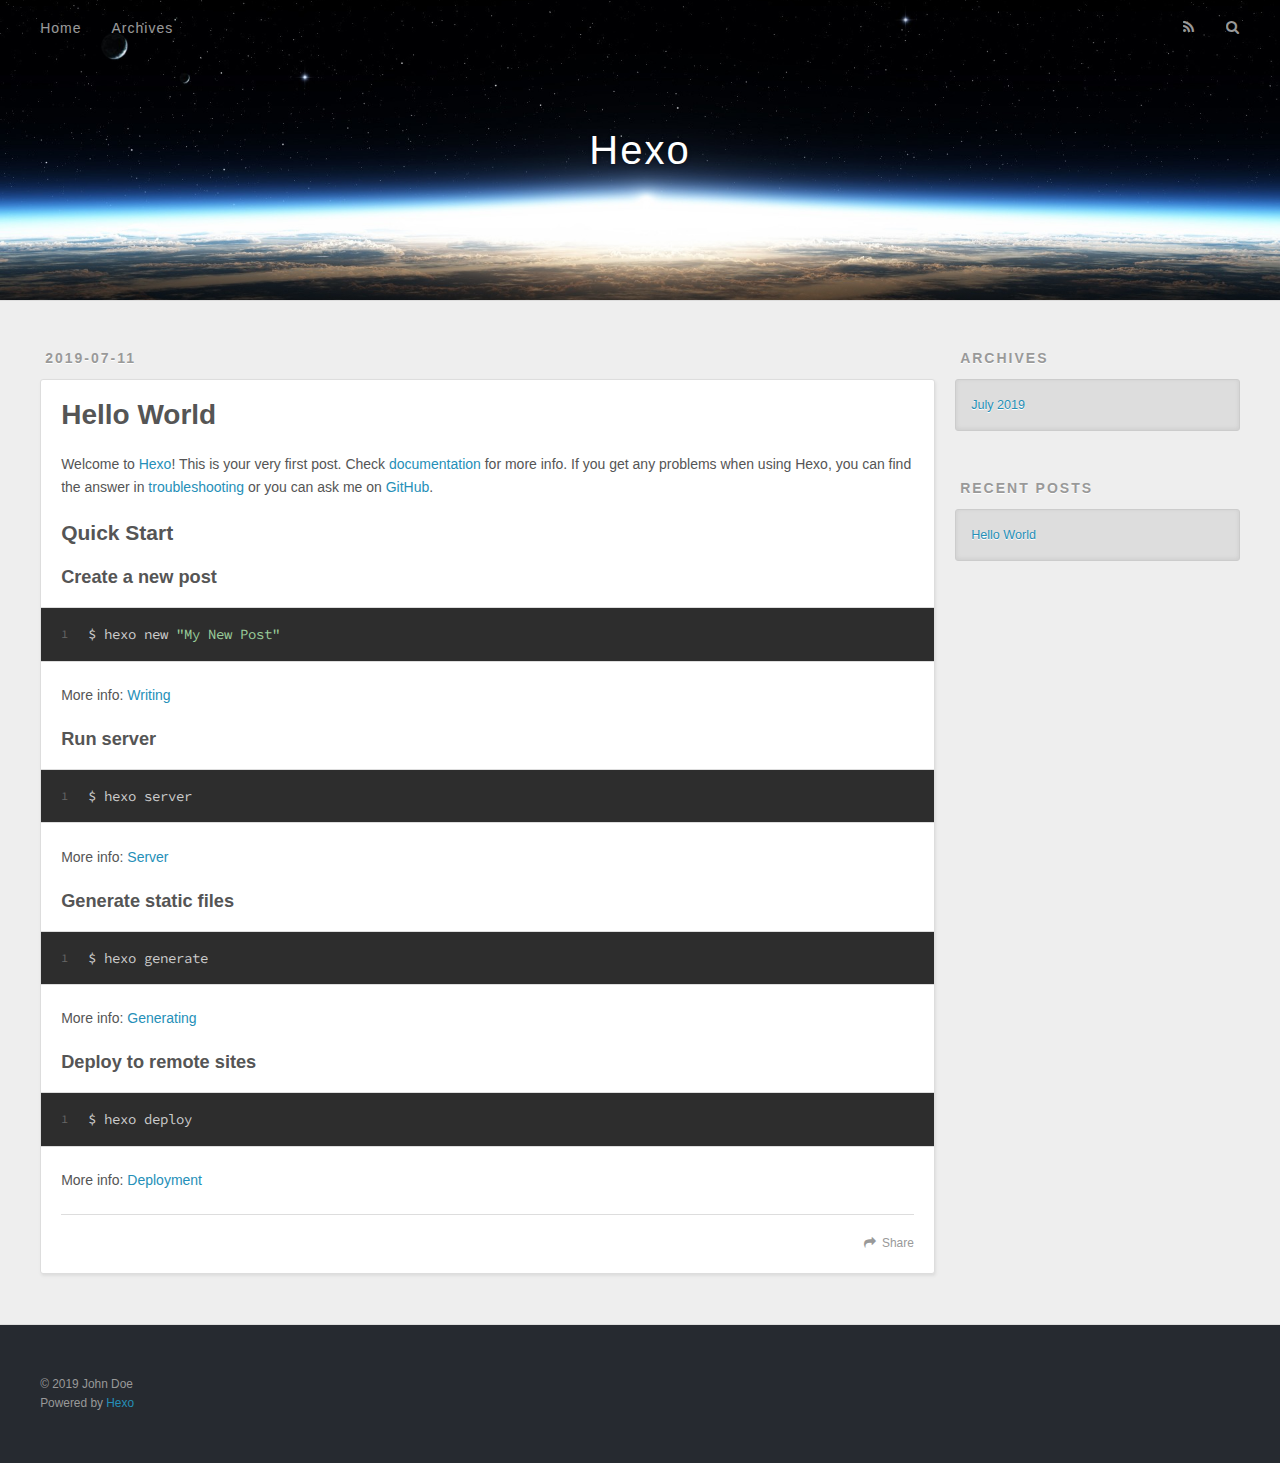
==== index.html @ c5268d08 "Site updated: 2019-07-11 21:38:23" ====
<!DOCTYPE html>
<html>
<head><meta name="generator" content="Hexo 3.9.0">
  <meta charset="utf-8">
  

  
  <title>Hexo</title>
  <meta name="viewport" content="width=device-width, initial-scale=1, maximum-scale=1">
  <meta property="og:type" content="website">
<meta property="og:title" content="Hexo">
<meta property="og:url" content="http://yoursite.com/index.html">
<meta property="og:site_name" content="Hexo">
<meta property="og:locale" content="default">
<meta name="twitter:card" content="summary">
<meta name="twitter:title" content="Hexo">
  
    <link rel="alternate" href="/atom.xml" title="Hexo" type="application/atom+xml">
  
  
    <link rel="icon" href="/favicon.png">
  
  
    <link href="//fonts.googleapis.com/css?family=Source+Code+Pro" rel="stylesheet" type="text/css">
  
  <link rel="stylesheet" href="/css/style.css">
</head>
</html>
<body>
  <div id="container">
    <div id="wrap">
      <header id="header">
  <div id="banner"></div>
  <div id="header-outer" class="outer">
    <div id="header-title" class="inner">
      <h1 id="logo-wrap">
        <a href="/" id="logo">Hexo</a>
      </h1>
      
    </div>
    <div id="header-inner" class="inner">
      <nav id="main-nav">
        <a id="main-nav-toggle" class="nav-icon"></a>
        
          <a class="main-nav-link" href="/">Home</a>
        
          <a class="main-nav-link" href="/archives">Archives</a>
        
      </nav>
      <nav id="sub-nav">
        
          <a id="nav-rss-link" class="nav-icon" href="/atom.xml" title="RSS Feed"></a>
        
        <a id="nav-search-btn" class="nav-icon" title="Search"></a>
      </nav>
      <div id="search-form-wrap">
        <form action="//google.com/search" method="get" accept-charset="UTF-8" class="search-form"><input type="search" name="q" class="search-form-input" placeholder="Search"><button type="submit" class="search-form-submit">&#xF002;</button><input type="hidden" name="sitesearch" value="http://yoursite.com"></form>
      </div>
    </div>
  </div>
</header>
      <div class="outer">
        <section id="main">
  
    <article id="post-hello-world" class="article article-type-post" itemscope itemprop="blogPost">
  <div class="article-meta">
    <a href="/2019/07/11/hello-world/" class="article-date">
  <time datetime="2019-07-11T13:10:59.110Z" itemprop="datePublished">2019-07-11</time>
</a>
    
  </div>
  <div class="article-inner">
    
    
      <header class="article-header">
        
  
    <h1 itemprop="name">
      <a class="article-title" href="/2019/07/11/hello-world/">Hello World</a>
    </h1>
  

      </header>
    
    <div class="article-entry" itemprop="articleBody">
      
        <p>Welcome to <a href="https://hexo.io/" target="_blank" rel="noopener">Hexo</a>! This is your very first post. Check <a href="https://hexo.io/docs/" target="_blank" rel="noopener">documentation</a> for more info. If you get any problems when using Hexo, you can find the answer in <a href="https://hexo.io/docs/troubleshooting.html" target="_blank" rel="noopener">troubleshooting</a> or you can ask me on <a href="https://github.com/hexojs/hexo/issues" target="_blank" rel="noopener">GitHub</a>.</p>
<h2 id="Quick-Start"><a href="#Quick-Start" class="headerlink" title="Quick Start"></a>Quick Start</h2><h3 id="Create-a-new-post"><a href="#Create-a-new-post" class="headerlink" title="Create a new post"></a>Create a new post</h3><figure class="highlight bash"><table><tr><td class="gutter"><pre><span class="line">1</span><br></pre></td><td class="code"><pre><span class="line">$ hexo new <span class="string">"My New Post"</span></span><br></pre></td></tr></table></figure>

<p>More info: <a href="https://hexo.io/docs/writing.html" target="_blank" rel="noopener">Writing</a></p>
<h3 id="Run-server"><a href="#Run-server" class="headerlink" title="Run server"></a>Run server</h3><figure class="highlight bash"><table><tr><td class="gutter"><pre><span class="line">1</span><br></pre></td><td class="code"><pre><span class="line">$ hexo server</span><br></pre></td></tr></table></figure>

<p>More info: <a href="https://hexo.io/docs/server.html" target="_blank" rel="noopener">Server</a></p>
<h3 id="Generate-static-files"><a href="#Generate-static-files" class="headerlink" title="Generate static files"></a>Generate static files</h3><figure class="highlight bash"><table><tr><td class="gutter"><pre><span class="line">1</span><br></pre></td><td class="code"><pre><span class="line">$ hexo generate</span><br></pre></td></tr></table></figure>

<p>More info: <a href="https://hexo.io/docs/generating.html" target="_blank" rel="noopener">Generating</a></p>
<h3 id="Deploy-to-remote-sites"><a href="#Deploy-to-remote-sites" class="headerlink" title="Deploy to remote sites"></a>Deploy to remote sites</h3><figure class="highlight bash"><table><tr><td class="gutter"><pre><span class="line">1</span><br></pre></td><td class="code"><pre><span class="line">$ hexo deploy</span><br></pre></td></tr></table></figure>

<p>More info: <a href="https://hexo.io/docs/deployment.html" target="_blank" rel="noopener">Deployment</a></p>

      
    </div>
    <footer class="article-footer">
      <a data-url="http://yoursite.com/2019/07/11/hello-world/" data-id="cjxyp38780000p8ajr93n5dq1" class="article-share-link">Share</a>
      
      
    </footer>
  </div>
  
</article>


  


</section>
        
          <aside id="sidebar">
  
    

  
    

  
    
  
    
  <div class="widget-wrap">
    <h3 class="widget-title">Archives</h3>
    <div class="widget">
      <ul class="archive-list"><li class="archive-list-item"><a class="archive-list-link" href="/archives/2019/07/">July 2019</a></li></ul>
    </div>
  </div>


  
    
  <div class="widget-wrap">
    <h3 class="widget-title">Recent Posts</h3>
    <div class="widget">
      <ul>
        
          <li>
            <a href="/2019/07/11/hello-world/">Hello World</a>
          </li>
        
      </ul>
    </div>
  </div>

  
</aside>
        
      </div>
      <footer id="footer">
  
  <div class="outer">
    <div id="footer-info" class="inner">
      &copy; 2019 John Doe<br>
      Powered by <a href="http://hexo.io/" target="_blank">Hexo</a>
    </div>
  </div>
</footer>
    </div>
    <nav id="mobile-nav">
  
    <a href="/" class="mobile-nav-link">Home</a>
  
    <a href="/archives" class="mobile-nav-link">Archives</a>
  
</nav>
    

<script src="//ajax.googleapis.com/ajax/libs/jquery/2.0.3/jquery.min.js"></script>


  <link rel="stylesheet" href="/fancybox/jquery.fancybox.css">
  <script src="/fancybox/jquery.fancybox.pack.js"></script>


<script src="/js/script.js"></script>



  </div>
</body>
</html>
---- css/style.css ----
body {
  width: 100%;
}
body:before,
body:after {
  content: "";
  display: table;
}
body:after {
  clear: both;
}
html,
body,
div,
span,
applet,
object,
iframe,
h1,
h2,
h3,
h4,
h5,
h6,
p,
blockquote,
pre,
a,
abbr,
acronym,
address,
big,
cite,
code,
del,
dfn,
em,
img,
ins,
kbd,
q,
s,
samp,
small,
strike,
strong,
sub,
sup,
tt,
var,
dl,
dt,
dd,
ol,
ul,
li,
fieldset,
form,
label,
legend,
table,
caption,
tbody,
tfoot,
thead,
tr,
th,
td {
  margin: 0;
  padding: 0;
  border: 0;
  outline: 0;
  font-weight: inherit;
  font-style: inherit;
  font-family: inherit;
  font-size: 100%;
  vertical-align: baseline;
}
body {
  line-height: 1;
  color: #000;
  background: #fff;
}
ol,
ul {
  list-style: none;
}
table {
  border-collapse: separate;
  border-spacing: 0;
  vertical-align: middle;
}
caption,
th,
td {
  text-align: left;
  font-weight: normal;
  vertical-align: middle;
}
a img {
  border: none;
}
input,
button {
  margin: 0;
  padding: 0;
}
input::-moz-focus-inner,
button::-moz-focus-inner {
  border: 0;
  padding: 0;
}
@font-face {
  font-family: FontAwesome;
  font-style: normal;
  font-weight: normal;
  src: url("fonts/fontawesome-webfont.eot?v=#4.0.3");
  src: url("fonts/fontawesome-webfont.eot?#iefix&v=#4.0.3") format("embedded-opentype"), url("fonts/fontawesome-webfont.woff?v=#4.0.3") format("woff"), url("fonts/fontawesome-webfont.ttf?v=#4.0.3") format("truetype"), url("fonts/fontawesome-webfont.svg#fontawesomeregular?v=#4.0.3") format("svg");
}
html,
body,
#container {
  height: 100%;
}
body {
  background: #eee;
  font: 14px -apple-system, BlinkMacSystemFont, "Segoe UI", "Roboto", "Oxygen", "Ubuntu", "Cantarell", "Fira Sans", "Droid Sans", "Helvetica Neue", sans-serif;
  -webkit-text-size-adjust: 100%;
}
.outer {
  max-width: 1220px;
  margin: 0 auto;
  padding: 0 20px;
}
.outer:before,
.outer:after {
  content: "";
  display: table;
}
.outer:after {
  clear: both;
}
.inner {
  display: inline;
  float: left;
  width: 98.33333333333333%;
  margin: 0 0.833333333333333%;
}
.left,
.alignleft {
  float: left;
}
.right,
.alignright {
  float: right;
}
.clear {
  clear: both;
}
#container {
  position: relative;
}
.mobile-nav-on {
  overflow: hidden;
}
#wrap {
  height: 100%;
  width: 100%;
  position: absolute;
  top: 0;
  left: 0;
  -webkit-transition: 0.2s ease-out;
  -moz-transition: 0.2s ease-out;
  -ms-transition: 0.2s ease-out;
  transition: 0.2s ease-out;
  z-index: 1;
  background: #eee;
}
.mobile-nav-on #wrap {
  left: 280px;
}
@media screen and (min-width: 768px) {
  #main {
    display: inline;
    float: left;
    width: 73.33333333333333%;
    margin: 0 0.833333333333333%;
  }
}
.article-date,
.article-category-link,
.archive-year,
.widget-title {
  text-decoration: none;
  text-transform: uppercase;
  letter-spacing: 2px;
  color: #999;
  margin-bottom: 1em;
  margin-left: 5px;
  line-height: 1em;
  text-shadow: 0 1px #fff;
  font-weight: bold;
}
.article-inner,
.archive-article-inner {
  background: #fff;
  -webkit-box-shadow: 1px 2px 3px #ddd;
  box-shadow: 1px 2px 3px #ddd;
  border: 1px solid #ddd;
  border-radius: 3px;
}
.article-entry h1,
.widget h1 {
  font-size: 2em;
}
.article-entry h2,
.widget h2 {
  font-size: 1.5em;
}
.article-entry h3,
.widget h3 {
  font-size: 1.3em;
}
.article-entry h4,
.widget h4 {
  font-size: 1.2em;
}
.article-entry h5,
.widget h5 {
  font-size: 1em;
}
.article-entry h6,
.widget h6 {
  font-size: 1em;
  color: #999;
}
.article-entry hr,
.widget hr {
  border: 1px dashed #ddd;
}
.article-entry strong,
.widget strong {
  font-weight: bold;
}
.article-entry em,
.widget em,
.article-entry cite,
.widget cite {
  font-style: italic;
}
.article-entry sup,
.widget sup,
.article-entry sub,
.widget sub {
  font-size: 0.75em;
  line-height: 0;
  position: relative;
  vertical-align: baseline;
}
.article-entry sup,
.widget sup {
  top: -0.5em;
}
.article-entry sub,
.widget sub {
  bottom: -0.2em;
}
.article-entry small,
.widget small {
  font-size: 0.85em;
}
.article-entry acronym,
.widget acronym,
.article-entry abbr,
.widget abbr {
  border-bottom: 1px dotted;
}
.article-entry ul,
.widget ul,
.article-entry ol,
.widget ol,
.article-entry dl,
.widget dl {
  margin: 0 20px;
  line-height: 1.6em;
}
.article-entry ul ul,
.widget ul ul,
.article-entry ol ul,
.widget ol ul,
.article-entry ul ol,
.widget ul ol,
.article-entry ol ol,
.widget ol ol {
  margin-top: 0;
  margin-bottom: 0;
}
.article-entry ul,
.widget ul {
  list-style: disc;
}
.article-entry ol,
.widget ol {
  list-style: decimal;
}
.article-entry dt,
.widget dt {
  font-weight: bold;
}
#header {
  height: 300px;
  position: relative;
  border-bottom: 1px solid #ddd;
}
#header:before,
#header:after {
  content: "";
  position: absolute;
  left: 0;
  right: 0;
  height: 40px;
}
#header:before {
  top: 0;
  background: -webkit-linear-gradient(rgba(0,0,0,0.2), transparent);
  background: -moz-linear-gradient(rgba(0,0,0,0.2), transparent);
  background: -ms-linear-gradient(rgba(0,0,0,0.2), transparent);
  background: linear-gradient(rgba(0,0,0,0.2), transparent);
}
#header:after {
  bottom: 0;
  background: -webkit-linear-gradient(transparent, rgba(0,0,0,0.2));
  background: -moz-linear-gradient(transparent, rgba(0,0,0,0.2));
  background: -ms-linear-gradient(transparent, rgba(0,0,0,0.2));
  background: linear-gradient(transparent, rgba(0,0,0,0.2));
}
#header-outer {
  height: 100%;
  position: relative;
}
#header-inner {
  position: relative;
  overflow: hidden;
}
#banner {
  position: absolute;
  top: 0;
  left: 0;
  width: 100%;
  height: 100%;
  background: url("images/banner.jpg") center #000;
  -webkit-background-size: cover;
  -moz-background-size: cover;
  background-size: cover;
  z-index: -1;
}
#header-title {
  text-align: center;
  height: 40px;
  position: absolute;
  top: 50%;
  left: 0;
  margin-top: -20px;
}
#logo,
#subtitle {
  text-decoration: none;
  color: #fff;
  font-weight: 300;
  text-shadow: 0 1px 4px rgba(0,0,0,0.3);
}
#logo {
  font-size: 40px;
  line-height: 40px;
  letter-spacing: 2px;
}
#subtitle {
  font-size: 16px;
  line-height: 16px;
  letter-spacing: 1px;
}
#subtitle-wrap {
  margin-top: 16px;
}
#main-nav {
  float: left;
  margin-left: -15px;
}
.nav-icon,
.main-nav-link {
  float: left;
  color: #fff;
  opacity: 0.6;
  text-decoration: none;
  text-shadow: 0 1px rgba(0,0,0,0.2);
  -webkit-transition: opacity 0.2s;
  -moz-transition: opacity 0.2s;
  -ms-transition: opacity 0.2s;
  transition: opacity 0.2s;
  display: block;
  padding: 20px 15px;
}
.nav-icon:hover,
.main-nav-link:hover {
  opacity: 1;
}
.nav-icon {
  font-family: FontAwesome;
  text-align: center;
  font-size: 14px;
  width: 14px;
  height: 14px;
  padding: 20px 15px;
  position: relative;
  cursor: pointer;
}
.main-nav-link {
  font-weight: 300;
  letter-spacing: 1px;
}
@media screen and (max-width: 479px) {
  .main-nav-link {
    display: none;
  }
}
#main-nav-toggle {
  display: none;
}
#main-nav-toggle:before {
  content: "\f0c9";
}
@media screen and (max-width: 479px) {
  #main-nav-toggle {
    display: block;
  }
}
#sub-nav {
  float: right;
  margin-right: -15px;
}
#nav-rss-link:before {
  content: "\f09e";
}
#nav-search-btn:before {
  content: "\f002";
}
#search-form-wrap {
  position: absolute;
  top: 15px;
  width: 150px;
  height: 30px;
  right: -150px;
  opacity: 0;
  -webkit-transition: 0.2s ease-out;
  -moz-transition: 0.2s ease-out;
  -ms-transition: 0.2s ease-out;
  transition: 0.2s ease-out;
}
#search-form-wrap.on {
  opacity: 1;
  right: 0;
}
@media screen and (max-width: 479px) {
  #search-form-wrap {
    width: 100%;
    right: -100%;
  }
}
.search-form {
  position: absolute;
  top: 0;
  left: 0;
  right: 0;
  background: #fff;
  padding: 5px 15px;
  border-radius: 15px;
  -webkit-box-shadow: 0 0 10px rgba(0,0,0,0.3);
  box-shadow: 0 0 10px rgba(0,0,0,0.3);
}
.search-form-input {
  border: none;
  background: none;
  color: #555;
  width: 100%;
  font: 13px -apple-system, BlinkMacSystemFont, "Segoe UI", "Roboto", "Oxygen", "Ubuntu", "Cantarell", "Fira Sans", "Droid Sans", "Helvetica Neue", sans-serif;
  outline: none;
}
.search-form-input::-webkit-search-results-decoration,
.search-form-input::-webkit-search-cancel-button {
  -webkit-appearance: none;
}
.search-form-submit {
  position: absolute;
  top: 50%;
  right: 10px;
  margin-top: -7px;
  font: 13px FontAwesome;
  border: none;
  background: none;
  color: #bbb;
  cursor: pointer;
}
.search-form-submit:hover,
.search-form-submit:focus {
  color: #777;
}
.article {
  margin: 50px 0;
}
.article-inner {
  overflow: hidden;
}
.article-meta:before,
.article-meta:after {
  content: "";
  display: table;
}
.article-meta:after {
  clear: both;
}
.article-date {
  float: left;
}
.article-category {
  float: left;
  line-height: 1em;
  color: #ccc;
  text-shadow: 0 1px #fff;
  margin-left: 8px;
}
.article-category:before {
  content: "\2022";
}
.article-category-link {
  margin: 0 12px 1em;
}
.article-header {
  padding: 20px 20px 0;
}
.article-title {
  text-decoration: none;
  font-size: 2em;
  font-weight: bold;
  color: #555;
  line-height: 1.1em;
  -webkit-transition: color 0.2s;
  -moz-transition: color 0.2s;
  -ms-transition: color 0.2s;
  transition: color 0.2s;
}
a.article-title:hover {
  color: #258fb8;
}
.article-entry {
  color: #555;
  padding: 0 20px;
}
.article-entry:before,
.article-entry:after {
  content: "";
  display: table;
}
.article-entry:after {
  clear: both;
}
.article-entry p,
.article-entry table {
  line-height: 1.6em;
  margin: 1.6em 0;
}
.article-entry h1,
.article-entry h2,
.article-entry h3,
.article-entry h4,
.article-entry h5,
.article-entry h6 {
  font-weight: bold;
}
.article-entry h1,
.article-entry h2,
.article-entry h3,
.article-entry h4,
.article-entry h5,
.article-entry h6 {
  line-height: 1.1em;
  margin: 1.1em 0;
}
.article-entry a {
  color: #258fb8;
  text-decoration: none;
}
.article-entry a:hover {
  text-decoration: underline;
}
.article-entry ul,
.article-entry ol,
.article-entry dl {
  margin-top: 1.6em;
  margin-bottom: 1.6em;
}
.article-entry img,
.article-entry video {
  max-width: 100%;
  height: auto;
  display: block;
  margin: auto;
}
.article-entry iframe {
  border: none;
}
.article-entry table {
  width: 100%;
  border-collapse: collapse;
  border-spacing: 0;
}
.article-entry th {
  font-weight: bold;
  border-bottom: 3px solid #ddd;
  padding-bottom: 0.5em;
}
.article-entry td {
  border-bottom: 1px solid #ddd;
  padding: 10px 0;
}
.article-entry blockquote {
  font-family: Georgia, "Times New Roman", serif;
  font-size: 1.4em;
  margin: 1.6em 20px;
  text-align: center;
}
.article-entry blockquote footer {
  font-size: 14px;
  margin: 1.6em 0;
  font-family: -apple-system, BlinkMacSystemFont, "Segoe UI", "Roboto", "Oxygen", "Ubuntu", "Cantarell", "Fira Sans", "Droid Sans", "Helvetica Neue", sans-serif;
}
.article-entry blockquote footer cite:before {
  content: "—";
  padding: 0 0.5em;
}
.article-entry .pullquote {
  text-align: left;
  width: 45%;
  margin: 0;
}
.article-entry .pullquote.left {
  margin-left: 0.5em;
  margin-right: 1em;
}
.article-entry .pullquote.right {
  margin-right: 0.5em;
  margin-left: 1em;
}
.article-entry .caption {
  color: #999;
  display: block;
  font-size: 0.9em;
  margin-top: 0.5em;
  position: relative;
  text-align: center;
}
.article-entry .video-container {
  position: relative;
  padding-top: 56.25%;
  height: 0;
  overflow: hidden;
}
.article-entry .video-container iframe,
.article-entry .video-container object,
.article-entry .video-container embed {
  position: absolute;
  top: 0;
  left: 0;
  width: 100%;
  height: 100%;
  margin-top: 0;
}
.article-more-link a {
  display: inline-block;
  line-height: 1em;
  padding: 6px 15px;
  border-radius: 15px;
  background: #eee;
  color: #999;
  text-shadow: 0 1px #fff;
  text-decoration: none;
}
.article-more-link a:hover {
  background: #258fb8;
  color: #fff;
  text-decoration: none;
  text-shadow: 0 1px #1e7293;
}
.article-footer {
  font-size: 0.85em;
  line-height: 1.6em;
  border-top: 1px solid #ddd;
  padding-top: 1.6em;
  margin: 0 20px 20px;
}
.article-footer:before,
.article-footer:after {
  content: "";
  display: table;
}
.article-footer:after {
  clear: both;
}
.article-footer a {
  color: #999;
  text-decoration: none;
}
.article-footer a:hover {
  color: #555;
}
.article-tag-list-item {
  float: left;
  margin-right: 10px;
}
.article-tag-list-link:before {
  content: "#";
}
.article-comment-link {
  float: right;
}
.article-comment-link:before {
  content: "\f075";
  font-family: FontAwesome;
  padding-right: 8px;
}
.article-share-link {
  cursor: pointer;
  float: right;
  margin-left: 20px;
}
.article-share-link:before {
  content: "\f064";
  font-family: FontAwesome;
  padding-right: 6px;
}
#article-nav {
  position: relative;
}
#article-nav:before,
#article-nav:after {
  content: "";
  display: table;
}
#article-nav:after {
  clear: both;
}
@media screen and (min-width: 768px) {
  #article-nav {
    margin: 50px 0;
  }
  #article-nav:before {
    width: 8px;
    height: 8px;
    position: absolute;
    top: 50%;
    left: 50%;
    margin-top: -4px;
    margin-left: -4px;
    content: "";
    border-radius: 50%;
    background: #ddd;
    -webkit-box-shadow: 0 1px 2px #fff;
    box-shadow: 0 1px 2px #fff;
  }
}
.article-nav-link-wrap {
  text-decoration: none;
  text-shadow: 0 1px #fff;
  color: #999;
  -webkit-box-sizing: border-box;
  -moz-box-sizing: border-box;
  box-sizing: border-box;
  margin-top: 50px;
  text-align: center;
  display: block;
}
.article-nav-link-wrap:hover {
  color: #555;
}
@media screen and (min-width: 768px) {
  .article-nav-link-wrap {
    width: 50%;
    margin-top: 0;
  }
}
@media screen and (min-width: 768px) {
  #article-nav-newer {
    float: left;
    text-align: right;
    padding-right: 20px;
  }
}
@media screen and (min-width: 768px) {
  #article-nav-older {
    float: right;
    text-align: left;
    padding-left: 20px;
  }
}
.article-nav-caption {
  text-transform: uppercase;
  letter-spacing: 2px;
  color: #ddd;
  line-height: 1em;
  font-weight: bold;
}
#article-nav-newer .article-nav-caption {
  margin-right: -2px;
}
.article-nav-title {
  font-size: 0.85em;
  line-height: 1.6em;
  margin-top: 0.5em;
}
.article-share-box {
  position: absolute;
  display: none;
  background: #fff;
  -webkit-box-shadow: 1px 2px 10px rgba(0,0,0,0.2);
  box-shadow: 1px 2px 10px rgba(0,0,0,0.2);
  border-radius: 3px;
  margin-left: -145px;
  overflow: hidden;
  z-index: 1;
}
.article-share-box.on {
  display: block;
}
.article-share-input {
  width: 100%;
  background: none;
  -webkit-box-sizing: border-box;
  -moz-box-sizing: border-box;
  box-sizing: border-box;
  font: 14px -apple-system, BlinkMacSystemFont, "Segoe UI", "Roboto", "Oxygen", "Ubuntu", "Cantarell", "Fira Sans", "Droid Sans", "Helvetica Neue", sans-serif;
  padding: 0 15px;
  color: #555;
  outline: none;
  border: 1px solid #ddd;
  border-radius: 3px 3px 0 0;
  height: 36px;
  line-height: 36px;
}
.article-share-links {
  background: #eee;
}
.article-share-links:before,
.article-share-links:after {
  content: "";
  display: table;
}
.article-share-links:after {
  clear: both;
}
.article-share-twitter,
.article-share-facebook,
.article-share-pinterest,
.article-share-google {
  width: 50px;
  height: 36px;
  display: block;
  float: left;
  position: relative;
  color: #999;
  text-shadow: 0 1px #fff;
}
.article-share-twitter:before,
.article-share-facebook:before,
.article-share-pinterest:before,
.article-share-google:before {
  font-size: 20px;
  font-family: FontAwesome;
  width: 20px;
  height: 20px;
  position: absolute;
  top: 50%;
  left: 50%;
  margin-top: -10px;
  margin-left: -10px;
  text-align: center;
}
.article-share-twitter:hover,
.article-share-facebook:hover,
.article-share-pinterest:hover,
.article-share-google:hover {
  color: #fff;
}
.article-share-twitter:before {
  content: "\f099";
}
.article-share-twitter:hover {
  background: #00aced;
  text-shadow: 0 1px #008abe;
}
.article-share-facebook:before {
  content: "\f09a";
}
.article-share-facebook:hover {
  background: #3b5998;
  text-shadow: 0 1px #2f477a;
}
.article-share-pinterest:before {
  content: "\f0d2";
}
.article-share-pinterest:hover {
  background: #cb2027;
  text-shadow: 0 1px #a21a1f;
}
.article-share-google:before {
  content: "\f0d5";
}
.article-share-google:hover {
  background: #dd4b39;
  text-shadow: 0 1px #be3221;
}
.article-gallery {
  background: #000;
  position: relative;
}
.article-gallery-photos {
  position: relative;
  overflow: hidden;
}
.article-gallery-img {
  display: none;
  max-width: 100%;
}
.article-gallery-img:first-child {
  display: block;
}
.article-gallery-img.loaded {
  position: absolute;
  display: block;
}
.article-gallery-img img {
  display: block;
  max-width: 100%;
  margin: 0 auto;
}
#comments {
  background: #fff;
  -webkit-box-shadow: 1px 2px 3px #ddd;
  box-shadow: 1px 2px 3px #ddd;
  padding: 20px;
  border: 1px solid #ddd;
  border-radius: 3px;
  margin: 50px 0;
}
#comments a {
  color: #258fb8;
}
.archives-wrap {
  margin: 50px 0;
}
.archives:before,
.archives:after {
  content: "";
  display: table;
}
.archives:after {
  clear: both;
}
.archive-year-wrap {
  margin-bottom: 1em;
}
.archives {
  -webkit-column-gap: 10px;
  -moz-column-gap: 10px;
  column-gap: 10px;
}
@media screen and (min-width: 480px) and (max-width: 767px) {
  .archives {
    -webkit-column-count: 2;
    -moz-column-count: 2;
    column-count: 2;
  }
}
@media screen and (min-width: 768px) {
  .archives {
    -webkit-column-count: 3;
    -moz-column-count: 3;
    column-count: 3;
  }
}
.archive-article {
  -webkit-column-break-inside: avoid;
  page-break-inside: avoid;
  overflow: hidden;
  break-inside: avoid-column;
}
.archive-article-inner {
  padding: 10px;
  margin-bottom: 15px;
}
.archive-article-title {
  text-decoration: none;
  font-weight: bold;
  color: #555;
  -webkit-transition: color 0.2s;
  -moz-transition: color 0.2s;
  -ms-transition: color 0.2s;
  transition: color 0.2s;
  line-height: 1.6em;
}
.archive-article-title:hover {
  color: #258fb8;
}
.archive-article-footer {
  margin-top: 1em;
}
.archive-article-date {
  color: #999;
  text-decoration: none;
  font-size: 0.85em;
  line-height: 1em;
  margin-bottom: 0.5em;
  display: block;
}
#page-nav {
  margin: 50px auto;
  background: #fff;
  -webkit-box-shadow: 1px 2px 3px #ddd;
  box-shadow: 1px 2px 3px #ddd;
  border: 1px solid #ddd;
  border-radius: 3px;
  text-align: center;
  color: #999;
  overflow: hidden;
}
#page-nav:before,
#page-nav:after {
  content: "";
  display: table;
}
#page-nav:after {
  clear: both;
}
#page-nav a,
#page-nav span {
  padding: 10px 20px;
  line-height: 1;
  height: 2ex;
}
#page-nav a {
  color: #999;
  text-decoration: none;
}
#page-nav a:hover {
  background: #999;
  color: #fff;
}
#page-nav .prev {
  float: left;
}
#page-nav .next {
  float: right;
}
#page-nav .page-number {
  display: inline-block;
}
@media screen and (max-width: 479px) {
  #page-nav .page-number {
    display: none;
  }
}
#page-nav .current {
  color: #555;
  font-weight: bold;
}
#page-nav .space {
  color: #ddd;
}
#footer {
  background: #262a30;
  padding: 50px 0;
  border-top: 1px solid #ddd;
  color: #999;
}
#footer a {
  color: #258fb8;
  text-decoration: none;
}
#footer a:hover {
  text-decoration: underline;
}
#footer-info {
  line-height: 1.6em;
  font-size: 0.85em;
}
.article-entry pre,
.article-entry .highlight {
  background: #2d2d2d;
  margin: 0 -20px;
  padding: 15px 20px;
  border-style: solid;
  border-color: #ddd;
  border-width: 1px 0;
  overflow: auto;
  color: #ccc;
  line-height: 22.400000000000002px;
}
.article-entry .highlight .gutter pre,
.article-entry .gist .gist-file .gist-data .line-numbers {
  color: #666;
  font-size: 0.85em;
}
.article-entry pre,
.article-entry code {
  font-family: "Source Code Pro", Consolas, Monaco, Menlo, Consolas, monospace;
}
.article-entry code {
  background: #eee;
  text-shadow: 0 1px #fff;
  padding: 0 0.3em;
}
.article-entry pre code {
  background: none;
  text-shadow: none;
  padding: 0;
}
.article-entry .highlight pre {
  border: none;
  margin: 0;
  padding: 0;
}
.article-entry .highlight table {
  margin: 0;
  width: auto;
}
.article-entry .highlight td {
  border: none;
  padding: 0;
}
.article-entry .highlight figcaption {
  font-size: 0.85em;
  color: #999;
  line-height: 1em;
  margin-bottom: 1em;
}
.article-entry .highlight figcaption:before,
.article-entry .highlight figcaption:after {
  content: "";
  display: table;
}
.article-entry .highlight figcaption:after {
  clear: both;
}
.article-entry .highlight figcaption a {
  float: right;
}
.article-entry .highlight .gutter pre {
  text-align: right;
  padding-right: 20px;
}
.article-entry .highlight .line {
  height: 22.400000000000002px;
}
.article-entry .highlight .line.marked {
  background: #515151;
}
.article-entry .gist {
  margin: 0 -20px;
  border-style: solid;
  border-color: #ddd;
  border-width: 1px 0;
  background: #2d2d2d;
  padding: 15px 20px 15px 0;
}
.article-entry .gist .gist-file {
  border: none;
  font-family: "Source Code Pro", Consolas, Monaco, Menlo, Consolas, monospace;
  margin: 0;
}
.article-entry .gist .gist-file .gist-data {
  background: none;
  border: none;
}
.article-entry .gist .gist-file .gist-data .line-numbers {
  background: none;
  border: none;
  padding: 0 20px 0 0;
}
.article-entry .gist .gist-file .gist-data .line-data {
  padding: 0 !important;
}
.article-entry .gist .gist-file .highlight {
  margin: 0;
  padding: 0;
  border: none;
}
.article-entry .gist .gist-file .gist-meta {
  background: #2d2d2d;
  color: #999;
  font: 0.85em -apple-system, BlinkMacSystemFont, "Segoe UI", "Roboto", "Oxygen", "Ubuntu", "Cantarell", "Fira Sans", "Droid Sans", "Helvetica Neue", sans-serif;
  text-shadow: 0 0;
  padding: 0;
  margin-top: 1em;
  margin-left: 20px;
}
.article-entry .gist .gist-file .gist-meta a {
  color: #258fb8;
  font-weight: normal;
}
.article-entry .gist .gist-file .gist-meta a:hover {
  text-decoration: underline;
}
pre .comment,
pre .title {
  color: #999;
}
pre .variable,
pre .attribute,
pre .tag,
pre .regexp,
pre .ruby .constant,
pre .xml .tag .title,
pre .xml .pi,
pre .xml .doctype,
pre .html .doctype,
pre .css .id,
pre .css .class,
pre .css .pseudo {
  color: #f2777a;
}
pre .number,
pre .preprocessor,
pre .built_in,
pre .literal,
pre .params,
pre .constant {
  color: #f99157;
}
pre .class,
pre .ruby .class .title,
pre .css .rules .attribute {
  color: #9c9;
}
pre .string,
pre .value,
pre .inheritance,
pre .header,
pre .ruby .symbol,
pre .xml .cdata {
  color: #9c9;
}
pre .css .hexcolor {
  color: #6cc;
}
pre .function,
pre .python .decorator,
pre .python .title,
pre .ruby .function .title,
pre .ruby .title .keyword,
pre .perl .sub,
pre .javascript .title,
pre .coffeescript .title {
  color: #69c;
}
pre .keyword,
pre .javascript .function {
  color: #c9c;
}
@media screen and (max-width: 479px) {
  #mobile-nav {
    position: absolute;
    top: 0;
    left: 0;
    width: 280px;
    height: 100%;
    background: #191919;
    border-right: 1px solid #fff;
  }
}
@media screen and (max-width: 479px) {
  .mobile-nav-link {
    display: block;
    color: #999;
    text-decoration: none;
    padding: 15px 20px;
    font-weight: bold;
  }
  .mobile-nav-link:hover {
    color: #fff;
  }
}
@media screen and (min-width: 768px) {
  #sidebar {
    display: inline;
    float: left;
    width: 23.333333333333332%;
    margin: 0 0.833333333333333%;
  }
}
.widget-wrap {
  margin: 50px 0;
}
.widget {
  color: #777;
  text-shadow: 0 1px #fff;
  background: #ddd;
  -webkit-box-shadow: 0 -1px 4px #ccc inset;
  box-shadow: 0 -1px 4px #ccc inset;
  border: 1px solid #ccc;
  padding: 15px;
  border-radius: 3px;
}
.widget a {
  color: #258fb8;
  text-decoration: none;
}
.widget a:hover {
  text-decoration: underline;
}
.widget ul ul,
.widget ol ul,
.widget dl ul,
.widget ul ol,
.widget ol ol,
.widget dl ol,
.widget ul dl,
.widget ol dl,
.widget dl dl {
  margin-left: 15px;
  list-style: disc;
}
.widget {
  line-height: 1.6em;
  word-wrap: break-word;
  font-size: 0.9em;
}
.widget ul,
.widget ol {
  list-style: none;
  margin: 0;
}
.widget ul ul,
.widget ol ul,
.widget ul ol,
.widget ol ol {
  margin: 0 20px;
}
.widget ul ul,
.widget ol ul {
  list-style: disc;
}
.widget ul ol,
.widget ol ol {
  list-style: decimal;
}
.category-list-count,
.tag-list-count,
.archive-list-count {
  padding-left: 5px;
  color: #999;
  font-size: 0.85em;
}
.category-list-count:before,
.tag-list-count:before,
.archive-list-count:before {
  content: "(";
}
.category-list-count:after,
.tag-list-count:after,
.archive-list-count:after {
  content: ")";
}
.tagcloud a {
  margin-right: 5px;
  display: inline-block;
}
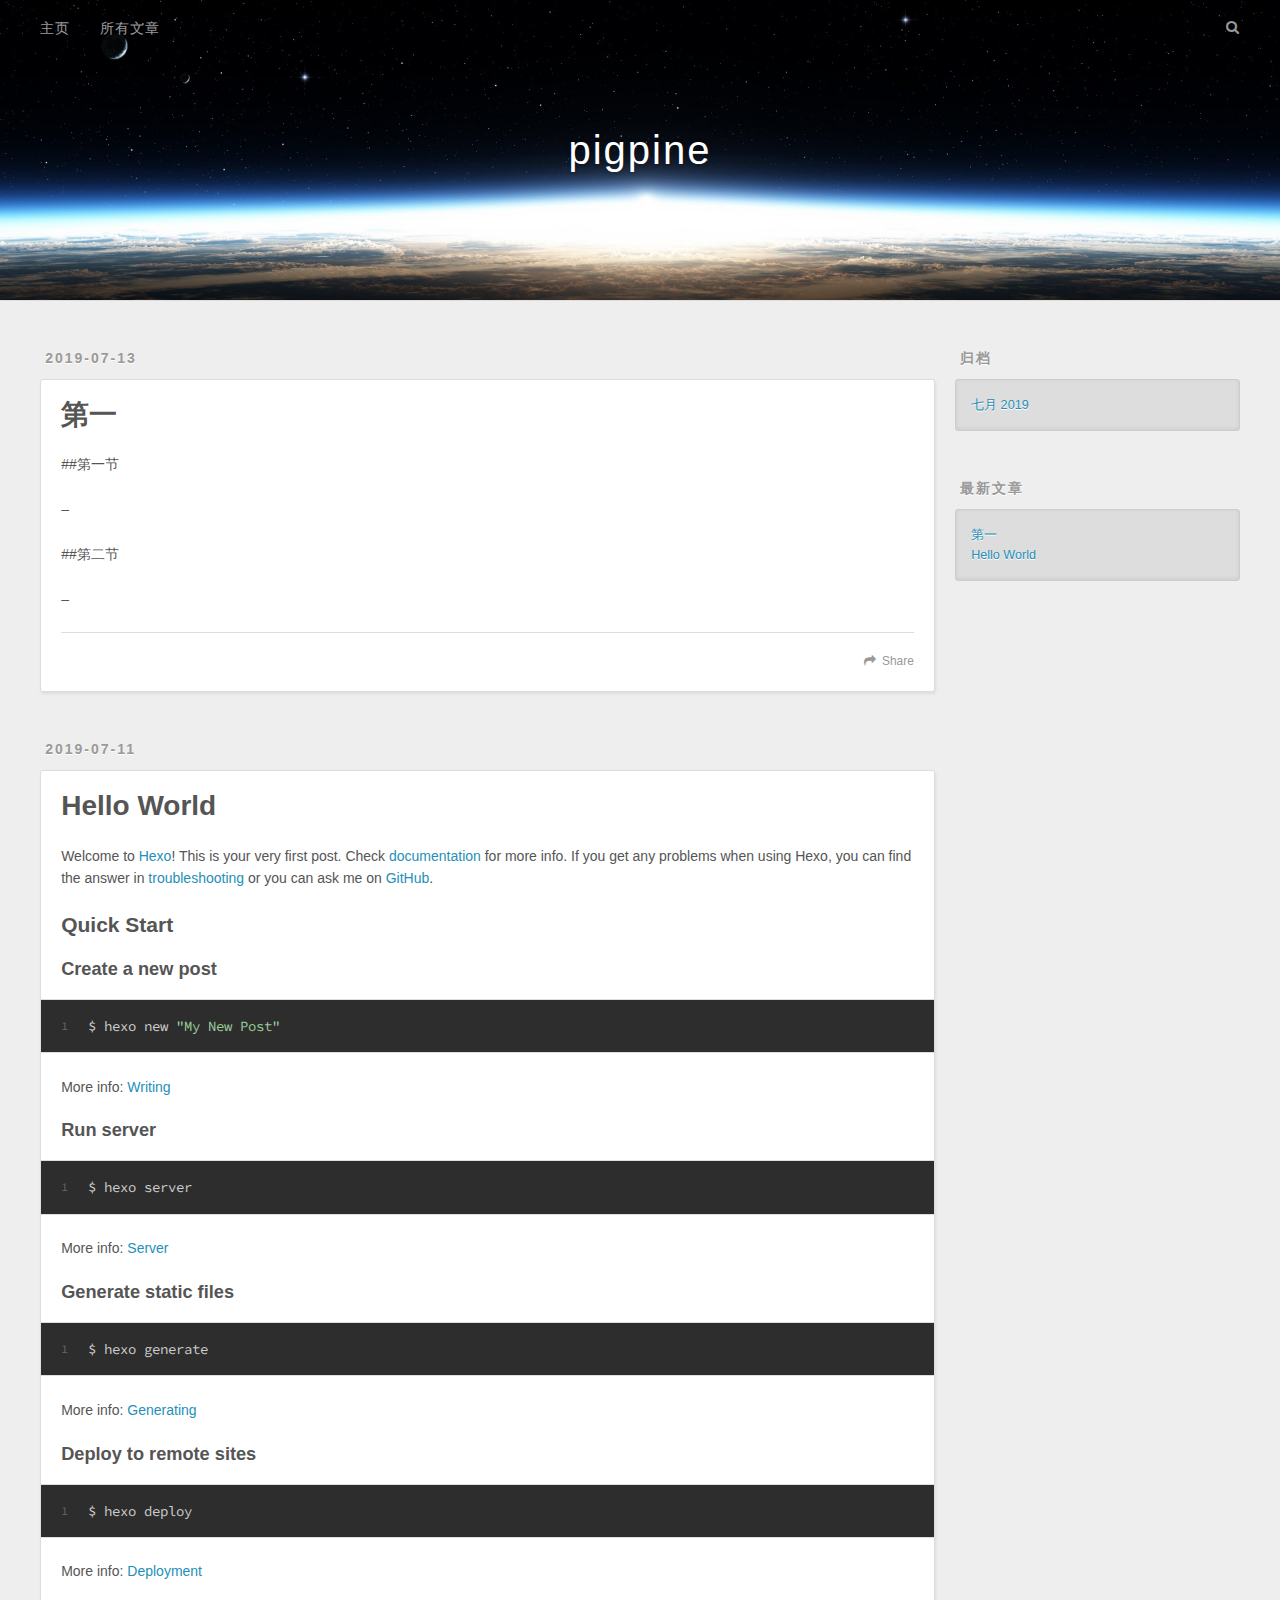
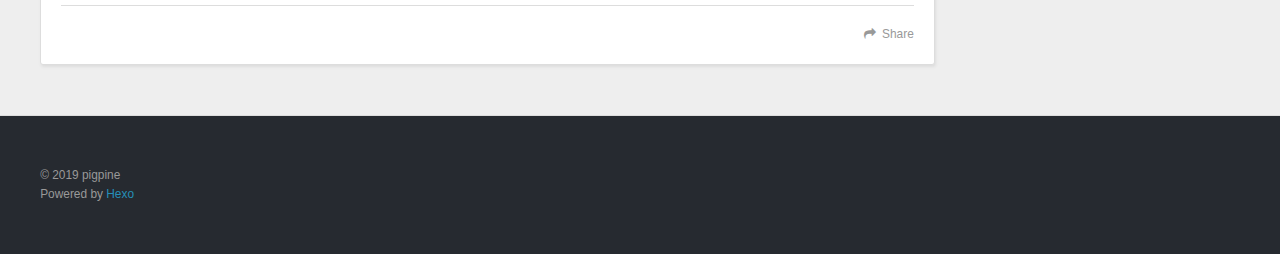
==== commit 40c330a4: "Site updated: 2019-07-18 14:52:06" ====
--- a/index.html
+++ b/index.html
@@ -5,17 +5,15 @@
   
 
   
-  <title>Hexo</title>
+  <title>pigpine</title>
   <meta name="viewport" content="width=device-width, initial-scale=1, maximum-scale=1">
   <meta property="og:type" content="website">
-<meta property="og:title" content="Hexo">
+<meta property="og:title" content="pigpine">
 <meta property="og:url" content="http://yoursite.com/index.html">
-<meta property="og:site_name" content="Hexo">
-<meta property="og:locale" content="default">
+<meta property="og:site_name" content="pigpine">
+<meta property="og:locale" content="zh-CN">
 <meta name="twitter:card" content="summary">
-<meta name="twitter:title" content="Hexo">
-  
-    <link rel="alternate" href="/atom.xml" title="Hexo" type="application/atom+xml">
+<meta name="twitter:title" content="pigpine">
   
   
     <link rel="icon" href="/favicon.png">
@@ -34,7 +32,7 @@
   <div id="header-outer" class="outer">
     <div id="header-title" class="inner">
       <h1 id="logo-wrap">
-        <a href="/" id="logo">Hexo</a>
+        <a href="/" id="logo">pigpine</a>
       </h1>
       
     </div>
@@ -42,16 +40,14 @@
       <nav id="main-nav">
         <a id="main-nav-toggle" class="nav-icon"></a>
         
-          <a class="main-nav-link" href="/">Home</a>
-        
-          <a class="main-nav-link" href="/archives">Archives</a>
+          <a class="main-nav-link" href="/">主页</a>
+        
+          <a class="main-nav-link" href="/archives">所有文章</a>
         
       </nav>
       <nav id="sub-nav">
         
-          <a id="nav-rss-link" class="nav-icon" href="/atom.xml" title="RSS Feed"></a>
-        
-        <a id="nav-search-btn" class="nav-icon" title="Search"></a>
+        <a id="nav-search-btn" class="nav-icon" title="搜索"></a>
       </nav>
       <div id="search-form-wrap">
         <form action="//google.com/search" method="get" accept-charset="UTF-8" class="search-form"><input type="search" name="q" class="search-form-input" placeholder="Search"><button type="submit" class="search-form-submit">&#xF002;</button><input type="hidden" name="sitesearch" value="http://yoursite.com"></form>
@@ -61,6 +57,46 @@
 </header>
       <div class="outer">
         <section id="main">
+  
+    <article id="post-第一" class="article article-type-post" itemscope itemprop="blogPost">
+  <div class="article-meta">
+    <a href="/2019/07/13/第一/" class="article-date">
+  <time datetime="2019-07-13T13:34:38.000Z" itemprop="datePublished">2019-07-13</time>
+</a>
+    
+  </div>
+  <div class="article-inner">
+    
+    
+      <header class="article-header">
+        
+  
+    <h1 itemprop="name">
+      <a class="article-title" href="/2019/07/13/第一/">第一</a>
+    </h1>
+  
+
+      </header>
+    
+    <div class="article-entry" itemprop="articleBody">
+      
+        <p>##第一节</p>
+<p>–</p>
+<p>##第二节</p>
+<p>–</p>
+
+      
+    </div>
+    <footer class="article-footer">
+      <a data-url="http://yoursite.com/2019/07/13/第一/" data-id="cjy2n5t1m0000dsajgako0zyj" class="article-share-link">Share</a>
+      
+      
+    </footer>
+  </div>
+  
+</article>
+
+
   
     <article id="post-hello-world" class="article article-type-post" itemscope itemprop="blogPost">
   <div class="article-meta">
@@ -101,7 +137,7 @@
       
     </div>
     <footer class="article-footer">
-      <a data-url="http://yoursite.com/2019/07/11/hello-world/" data-id="cjxyp38780000p8ajr93n5dq1" class="article-share-link">Share</a>
+      <a data-url="http://yoursite.com/2019/07/11/hello-world/" data-id="cjy2n5t2a0001dsajlisuounj" class="article-share-link">Share</a>
       
       
     </footer>
@@ -127,9 +163,9 @@
   
     
   <div class="widget-wrap">
-    <h3 class="widget-title">Archives</h3>
+    <h3 class="widget-title">归档</h3>
     <div class="widget">
-      <ul class="archive-list"><li class="archive-list-item"><a class="archive-list-link" href="/archives/2019/07/">July 2019</a></li></ul>
+      <ul class="archive-list"><li class="archive-list-item"><a class="archive-list-link" href="/archives/2019/07/">七月 2019</a></li></ul>
     </div>
   </div>
 
@@ -137,9 +173,13 @@
   
     
   <div class="widget-wrap">
-    <h3 class="widget-title">Recent Posts</h3>
+    <h3 class="widget-title">最新文章</h3>
     <div class="widget">
       <ul>
+        
+          <li>
+            <a href="/2019/07/13/第一/">第一</a>
+          </li>
         
           <li>
             <a href="/2019/07/11/hello-world/">Hello World</a>
@@ -157,7 +197,7 @@
   
   <div class="outer">
     <div id="footer-info" class="inner">
-      &copy; 2019 John Doe<br>
+      &copy; 2019 pigpine<br>
       Powered by <a href="http://hexo.io/" target="_blank">Hexo</a>
     </div>
   </div>
@@ -165,9 +205,9 @@
     </div>
     <nav id="mobile-nav">
   
-    <a href="/" class="mobile-nav-link">Home</a>
-  
-    <a href="/archives" class="mobile-nav-link">Archives</a>
+    <a href="/" class="mobile-nav-link">主页</a>
+  
+    <a href="/archives" class="mobile-nav-link">所有文章</a>
   
 </nav>
     
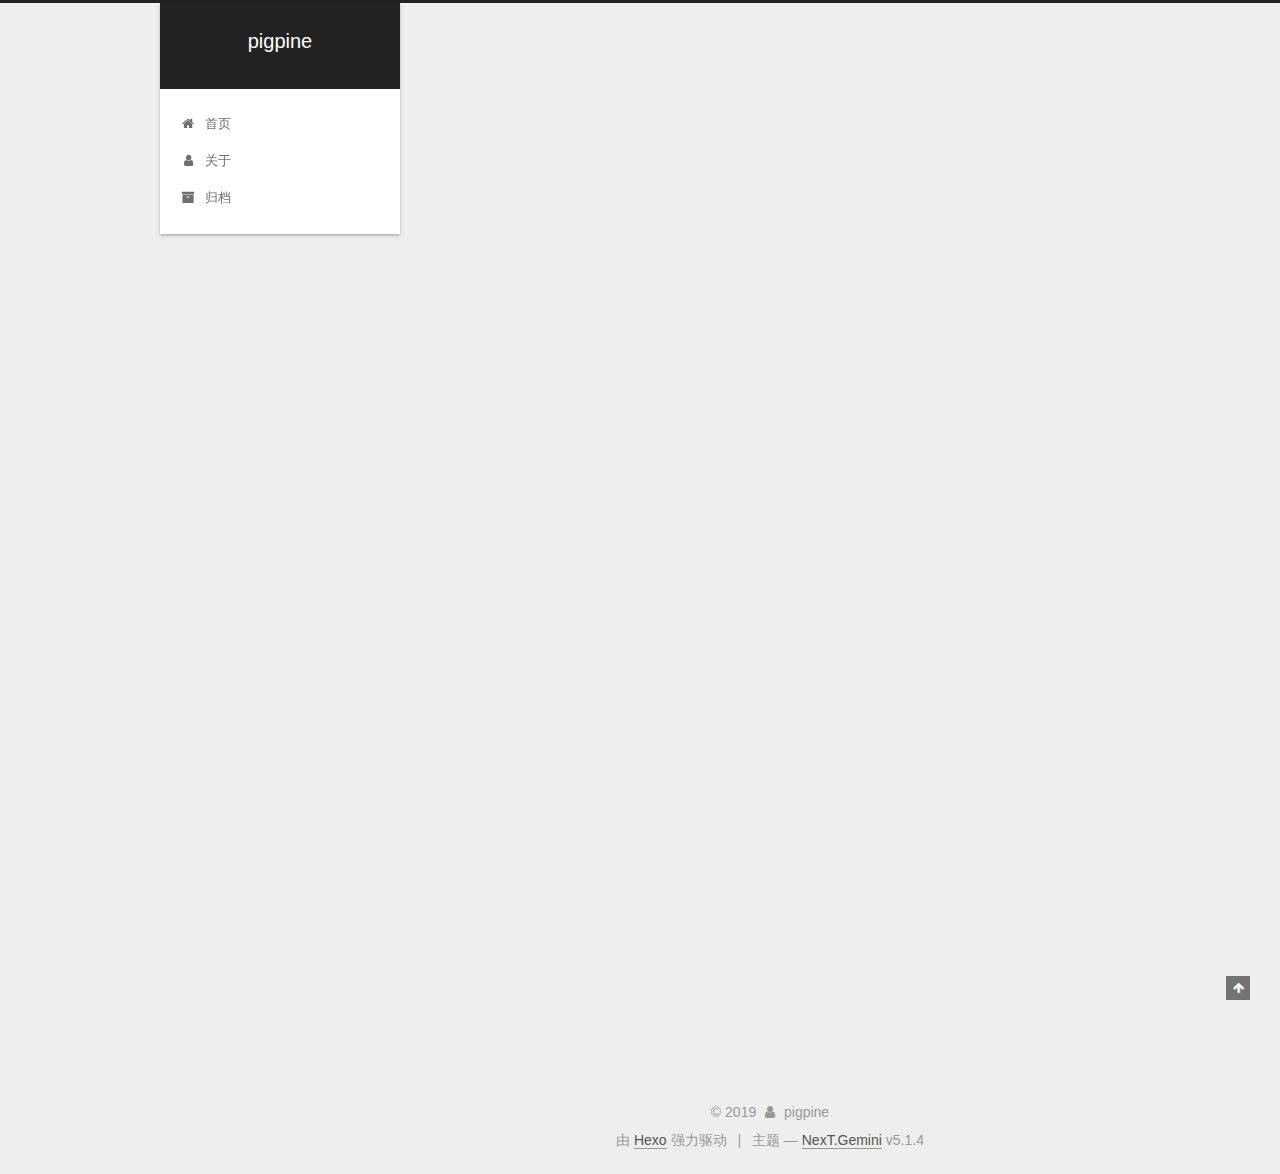
==== commit 466f4ee8: "Site updated: 2019-07-18 17:54:19" ====
--- a/index.html
+++ b/index.html
@@ -1,228 +1,878 @@
 <!DOCTYPE html>
-<html>
+
+
+
+  
+
+
+<html class="theme-next gemini use-motion" lang="zh-Hans">
 <head><meta name="generator" content="Hexo 3.9.0">
-  <meta charset="utf-8">
-  
-
-  
-  <title>pigpine</title>
-  <meta name="viewport" content="width=device-width, initial-scale=1, maximum-scale=1">
-  <meta property="og:type" content="website">
+  <meta charset="UTF-8">
+<meta http-equiv="X-UA-Compatible" content="IE=edge">
+<meta name="viewport" content="width=device-width, initial-scale=1, maximum-scale=1">
+<meta name="theme-color" content="#222">
+
+
+
+
+
+
+
+
+
+<meta http-equiv="Cache-Control" content="no-transform">
+<meta http-equiv="Cache-Control" content="no-siteapp">
+
+
+
+
+
+
+
+
+
+
+
+
+
+
+
+
+  
+  
+  <link href="/lib/fancybox/source/jquery.fancybox.css?v=2.1.5" rel="stylesheet" type="text/css">
+
+
+
+
+
+
+
+<link href="/lib/font-awesome/css/font-awesome.min.css?v=4.6.2" rel="stylesheet" type="text/css">
+
+<link href="/css/main.css?v=5.1.4" rel="stylesheet" type="text/css">
+
+
+  <link rel="apple-touch-icon" sizes="180x180" href="/images/apple-touch-icon-next.png?v=5.1.4">
+
+
+  <link rel="icon" type="image/png" sizes="32x32" href="/images/favicon-32x32-next.png?v=5.1.4">
+
+
+  <link rel="icon" type="image/png" sizes="16x16" href="/images/favicon-16x16-next.png?v=5.1.4">
+
+
+  <link rel="mask-icon" href="/images/logo.svg?v=5.1.4" color="#222">
+
+
+
+
+
+  <meta name="keywords" content="Hexo, NexT">
+
+
+
+
+
+
+
+
+
+
+<meta property="og:type" content="website">
 <meta property="og:title" content="pigpine">
 <meta property="og:url" content="http://yoursite.com/index.html">
 <meta property="og:site_name" content="pigpine">
-<meta property="og:locale" content="zh-CN">
+<meta property="og:locale" content="zh-Hans">
 <meta name="twitter:card" content="summary">
 <meta name="twitter:title" content="pigpine">
-  
-  
-    <link rel="icon" href="/favicon.png">
-  
-  
-    <link href="//fonts.googleapis.com/css?family=Source+Code+Pro" rel="stylesheet" type="text/css">
-  
-  <link rel="stylesheet" href="/css/style.css">
+
+
+
+<script type="text/javascript" id="hexo.configurations">
+  var NexT = window.NexT || {};
+  var CONFIG = {
+    root: '/',
+    scheme: 'Gemini',
+    version: '5.1.4',
+    sidebar: {"position":"left","display":"post","offset":12,"b2t":false,"scrollpercent":false,"onmobile":false},
+    fancybox: true,
+    tabs: true,
+    motion: {"enable":true,"async":false,"transition":{"post_block":"fadeIn","post_header":"slideDownIn","post_body":"slideDownIn","coll_header":"slideLeftIn","sidebar":"slideUpIn"}},
+    duoshuo: {
+      userId: '0',
+      author: '博主'
+    },
+    algolia: {
+      applicationID: '',
+      apiKey: '',
+      indexName: '',
+      hits: {"per_page":10},
+      labels: {"input_placeholder":"Search for Posts","hits_empty":"We didn't find any results for the search: ${query}","hits_stats":"${hits} results found in ${time} ms"}
+    }
+  };
+</script>
+
+
+
+  <link rel="canonical" href="http://yoursite.com/">
+
+
+
+
+
+  <title>pigpine</title>
+  
+
+
+
+
+
+
+
+
 </head>
-</html>
-<body>
-  <div id="container">
-    <div id="wrap">
-      <header id="header">
-  <div id="banner"></div>
-  <div id="header-outer" class="outer">
-    <div id="header-title" class="inner">
-      <h1 id="logo-wrap">
-        <a href="/" id="logo">pigpine</a>
-      </h1>
-      
+
+<body itemscope itemtype="http://schema.org/WebPage" lang="zh-Hans">
+
+  
+  
+    
+  
+
+  <div class="container sidebar-position-left 
+  page-home">
+    <div class="headband"></div>
+
+    <header id="header" class="header" itemscope itemtype="http://schema.org/WPHeader">
+      <div class="header-inner"><div class="site-brand-wrapper">
+  <div class="site-meta ">
+    
+
+    <div class="custom-logo-site-title">
+      <a href="/" class="brand" rel="start">
+        <span class="logo-line-before"><i></i></span>
+        <span class="site-title">pigpine</span>
+        <span class="logo-line-after"><i></i></span>
+      </a>
     </div>
-    <div id="header-inner" class="inner">
-      <nav id="main-nav">
-        <a id="main-nav-toggle" class="nav-icon"></a>
-        
-          <a class="main-nav-link" href="/">主页</a>
-        
-          <a class="main-nav-link" href="/archives">所有文章</a>
-        
-      </nav>
-      <nav id="sub-nav">
-        
-        <a id="nav-search-btn" class="nav-icon" title="搜索"></a>
-      </nav>
-      <div id="search-form-wrap">
-        <form action="//google.com/search" method="get" accept-charset="UTF-8" class="search-form"><input type="search" name="q" class="search-form-input" placeholder="Search"><button type="submit" class="search-form-submit">&#xF002;</button><input type="hidden" name="sitesearch" value="http://yoursite.com"></form>
-      </div>
+      
+        <p class="site-subtitle"></p>
+      
+  </div>
+
+  <div class="site-nav-toggle">
+    <button>
+      <span class="btn-bar"></span>
+      <span class="btn-bar"></span>
+      <span class="btn-bar"></span>
+    </button>
+  </div>
+</div>
+
+<nav class="site-nav">
+  
+
+  
+    <ul id="menu" class="menu">
+      
+        
+        <li class="menu-item menu-item-home">
+          <a href="/" rel="section">
+            
+              <i class="menu-item-icon fa fa-fw fa-home"></i> <br>
+            
+            首页
+          </a>
+        </li>
+      
+        
+        <li class="menu-item menu-item-about">
+          <a href="/about/" rel="section">
+            
+              <i class="menu-item-icon fa fa-fw fa-user"></i> <br>
+            
+            关于
+          </a>
+        </li>
+      
+        
+        <li class="menu-item menu-item-archives">
+          <a href="/archives/" rel="section">
+            
+              <i class="menu-item-icon fa fa-fw fa-archive"></i> <br>
+            
+            归档
+          </a>
+        </li>
+      
+
+      
+    </ul>
+  
+
+  
+</nav>
+
+
+
+ </div>
+    </header>
+
+    <main id="main" class="main">
+      <div class="main-inner">
+        <div class="content-wrap">
+          <div id="content" class="content">
+            
+  <section id="posts" class="posts-expand">
+    
+      
+
+  
+
+  
+  
+  
+
+  <article class="post post-type-normal" itemscope itemtype="http://schema.org/Article">
+  
+  
+  
+  <div class="post-block">
+    <link itemprop="mainEntityOfPage" href="http://yoursite.com/2019/07/18/c-first-code/">
+
+    <span hidden itemprop="author" itemscope itemtype="http://schema.org/Person">
+      <meta itemprop="name" content="pigpine">
+      <meta itemprop="description" content>
+      <meta itemprop="image" content="/images/avatar.gif">
+    </span>
+
+    <span hidden itemprop="publisher" itemscope itemtype="http://schema.org/Organization">
+      <meta itemprop="name" content="pigpine">
+    </span>
+
+    
+      <header class="post-header">
+
+        
+        
+          <h1 class="post-title" itemprop="name headline">
+                
+                <a class="post-title-link" href="/2019/07/18/c-first-code/" itemprop="url">c first code</a></h1>
+        
+
+        <div class="post-meta">
+          <span class="post-time">
+            
+              <span class="post-meta-item-icon">
+                <i class="fa fa-calendar-o"></i>
+              </span>
+              
+                <span class="post-meta-item-text">发表于</span>
+              
+              <time title="创建于" itemprop="dateCreated datePublished" datetime="2019-07-18T15:45:26+08:00">
+                2019-07-18
+              </time>
+            
+
+            
+
+            
+          </span>
+
+          
+
+          
+            
+          
+
+          
+          
+
+          
+
+          
+
+          
+
+        </div>
+      </header>
+    
+
+    
+    
+    
+    <div class="post-body" itemprop="articleBody">
+
+      
+      
+
+      
+        
+          <h1 id="数据链表"><a href="#数据链表" class="headerlink" title="数据链表"></a>数据链表
+          <!--noindex-->
+          <div class="post-button text-center">
+            <a class="btn" href="/2019/07/18/c-first-code/#more" rel="contents">
+              阅读全文 &raquo;
+            </a>
+          </div>
+          <!--/noindex-->
+        
+      
+    </h1></div>
+    
+    
+    
+
+    
+
+    
+
+    
+
+    <footer class="post-footer">
+      
+
+      
+
+      
+
+      
+      
+        <div class="post-eof"></div>
+      
+    </footer>
+  </div>
+  
+  
+  
+  </article>
+
+
+    
+      
+
+  
+
+  
+  
+  
+
+  <article class="post post-type-normal" itemscope itemtype="http://schema.org/Article">
+  
+  
+  
+  <div class="post-block">
+    <link itemprop="mainEntityOfPage" href="http://yoursite.com/2019/07/13/第一/">
+
+    <span hidden itemprop="author" itemscope itemtype="http://schema.org/Person">
+      <meta itemprop="name" content="pigpine">
+      <meta itemprop="description" content>
+      <meta itemprop="image" content="/images/avatar.gif">
+    </span>
+
+    <span hidden itemprop="publisher" itemscope itemtype="http://schema.org/Organization">
+      <meta itemprop="name" content="pigpine">
+    </span>
+
+    
+      <header class="post-header">
+
+        
+        
+          <h1 class="post-title" itemprop="name headline">
+                
+                <a class="post-title-link" href="/2019/07/13/第一/" itemprop="url">第一</a></h1>
+        
+
+        <div class="post-meta">
+          <span class="post-time">
+            
+              <span class="post-meta-item-icon">
+                <i class="fa fa-calendar-o"></i>
+              </span>
+              
+                <span class="post-meta-item-text">发表于</span>
+              
+              <time title="创建于" itemprop="dateCreated datePublished" datetime="2019-07-13T21:34:38+08:00">
+                2019-07-13
+              </time>
+            
+
+            
+
+            
+          </span>
+
+          
+
+          
+            
+          
+
+          
+          
+
+          
+
+          
+
+          
+
+        </div>
+      </header>
+    
+
+    
+    
+    
+    <div class="post-body" itemprop="articleBody">
+
+      
+      
+
+      
+        
+          <p>Welcome</p>
+<h1 id="第一章"><a href="#第一章" class="headerlink" title="第一章"></a>第一章
+          <!--noindex-->
+          <div class="post-button text-center">
+            <a class="btn" href="/2019/07/13/第一/#more" rel="contents">
+              阅读全文 &raquo;
+            </a>
+          </div>
+          <!--/noindex-->
+        
+      
+    </h1></div>
+    
+    
+    
+
+    
+
+    
+
+    
+
+    <footer class="post-footer">
+      
+
+      
+
+      
+
+      
+      
+        <div class="post-eof"></div>
+      
+    </footer>
+  </div>
+  
+  
+  
+  </article>
+
+
+    
+      
+
+  
+
+  
+  
+  
+
+  <article class="post post-type-normal" itemscope itemtype="http://schema.org/Article">
+  
+  
+  
+  <div class="post-block">
+    <link itemprop="mainEntityOfPage" href="http://yoursite.com/2019/07/11/hello-world/">
+
+    <span hidden itemprop="author" itemscope itemtype="http://schema.org/Person">
+      <meta itemprop="name" content="pigpine">
+      <meta itemprop="description" content>
+      <meta itemprop="image" content="/images/avatar.gif">
+    </span>
+
+    <span hidden itemprop="publisher" itemscope itemtype="http://schema.org/Organization">
+      <meta itemprop="name" content="pigpine">
+    </span>
+
+    
+      <header class="post-header">
+
+        
+        
+          <h1 class="post-title" itemprop="name headline">
+                
+                <a class="post-title-link" href="/2019/07/11/hello-world/" itemprop="url">Hello World</a></h1>
+        
+
+        <div class="post-meta">
+          <span class="post-time">
+            
+              <span class="post-meta-item-icon">
+                <i class="fa fa-calendar-o"></i>
+              </span>
+              
+                <span class="post-meta-item-text">发表于</span>
+              
+              <time title="创建于" itemprop="dateCreated datePublished" datetime="2019-07-11T21:10:59+08:00">
+                2019-07-11
+              </time>
+            
+
+            
+
+            
+          </span>
+
+          
+
+          
+            
+          
+
+          
+          
+
+          
+
+          
+
+          
+
+        </div>
+      </header>
+    
+
+    
+    
+    
+    <div class="post-body" itemprop="articleBody">
+
+      
+      
+
+      
+        
+          <p>Welcome to <a href="https://hexo.io/" target="_blank" rel="noopener">Hexo</a>! This is your very first post. Check <a href="https://hexo.io/docs/" target="_blank" rel="noopener">documentation</a> for more info. If you get any problems when using Hexo, you can find the answer in <a href="https://hexo.io/docs/troubleshooting.html" target="_blank" rel="noopener">troubleshooting</a> or you can ask me on <a href="https://github.com/hexojs/hexo/issues" target="_blank" rel="noopener">GitHub</a>.
+          <!--noindex-->
+          <div class="post-button text-center">
+            <a class="btn" href="/2019/07/11/hello-world/#more" rel="contents">
+              阅读全文 &raquo;
+            </a>
+          </div>
+          <!--/noindex-->
+        
+      
+    </p></div>
+    
+    
+    
+
+    
+
+    
+
+    
+
+    <footer class="post-footer">
+      
+
+      
+
+      
+
+      
+      
+        <div class="post-eof"></div>
+      
+    </footer>
+  </div>
+  
+  
+  
+  </article>
+
+
+    
+  </section>
+
+  
+
+
+          </div>
+          
+
+
+          
+
+        </div>
+        
+          
+  
+  <div class="sidebar-toggle">
+    <div class="sidebar-toggle-line-wrap">
+      <span class="sidebar-toggle-line sidebar-toggle-line-first"></span>
+      <span class="sidebar-toggle-line sidebar-toggle-line-middle"></span>
+      <span class="sidebar-toggle-line sidebar-toggle-line-last"></span>
     </div>
   </div>
-</header>
-      <div class="outer">
-        <section id="main">
-  
-    <article id="post-第一" class="article article-type-post" itemscope itemprop="blogPost">
-  <div class="article-meta">
-    <a href="/2019/07/13/第一/" class="article-date">
-  <time datetime="2019-07-13T13:34:38.000Z" itemprop="datePublished">2019-07-13</time>
-</a>
-    
+
+  <aside id="sidebar" class="sidebar">
+    
+    <div class="sidebar-inner">
+
+      
+
+      
+
+      <section class="site-overview-wrap sidebar-panel sidebar-panel-active">
+        <div class="site-overview">
+          <div class="site-author motion-element" itemprop="author" itemscope itemtype="http://schema.org/Person">
+            
+              <p class="site-author-name" itemprop="name">pigpine</p>
+              <p class="site-description motion-element" itemprop="description"></p>
+          </div>
+
+          <nav class="site-state motion-element">
+
+            
+              <div class="site-state-item site-state-posts">
+              
+                <a href="/archives/">
+              
+                  <span class="site-state-item-count">3</span>
+                  <span class="site-state-item-name">日志</span>
+                </a>
+              </div>
+            
+
+            
+
+            
+
+          </nav>
+
+          
+
+          
+
+          
+          
+
+          
+          
+
+          
+
+        </div>
+      </section>
+
+      
+
+      
+
+    </div>
+  </aside>
+
+
+        
+      </div>
+    </main>
+
+    <footer id="footer" class="footer">
+      <div class="footer-inner">
+        <div class="copyright">&copy; <span itemprop="copyrightYear">2019</span>
+  <span class="with-love">
+    <i class="fa fa-user"></i>
+  </span>
+  <span class="author" itemprop="copyrightHolder">pigpine</span>
+
+  
+</div>
+
+
+  <div class="powered-by">由 <a class="theme-link" target="_blank" href="https://hexo.io">Hexo</a> 强力驱动</div>
+
+
+
+  <span class="post-meta-divider">|</span>
+
+
+
+  <div class="theme-info">主题 &mdash; <a class="theme-link" target="_blank" href="https://github.com/iissnan/hexo-theme-next">NexT.Gemini</a> v5.1.4</div>
+
+
+
+
+        
+
+
+
+
+
+
+
+        
+      </div>
+    </footer>
+
+    
+      <div class="back-to-top">
+        <i class="fa fa-arrow-up"></i>
+        
+      </div>
+    
+
+    
+
   </div>
-  <div class="article-inner">
-    
-    
-      <header class="article-header">
-        
-  
-    <h1 itemprop="name">
-      <a class="article-title" href="/2019/07/13/第一/">第一</a>
-    </h1>
-  
-
-      </header>
-    
-    <div class="article-entry" itemprop="articleBody">
-      
-        <p>##第一节</p>
-<p>–</p>
-<p>##第二节</p>
-<p>–</p>
-
-      
-    </div>
-    <footer class="article-footer">
-      <a data-url="http://yoursite.com/2019/07/13/第一/" data-id="cjy2n5t1m0000dsajgako0zyj" class="article-share-link">Share</a>
-      
-      
-    </footer>
-  </div>
-  
-</article>
-
-
-  
-    <article id="post-hello-world" class="article article-type-post" itemscope itemprop="blogPost">
-  <div class="article-meta">
-    <a href="/2019/07/11/hello-world/" class="article-date">
-  <time datetime="2019-07-11T13:10:59.110Z" itemprop="datePublished">2019-07-11</time>
-</a>
-    
-  </div>
-  <div class="article-inner">
-    
-    
-      <header class="article-header">
-        
-  
-    <h1 itemprop="name">
-      <a class="article-title" href="/2019/07/11/hello-world/">Hello World</a>
-    </h1>
-  
-
-      </header>
-    
-    <div class="article-entry" itemprop="articleBody">
-      
-        <p>Welcome to <a href="https://hexo.io/" target="_blank" rel="noopener">Hexo</a>! This is your very first post. Check <a href="https://hexo.io/docs/" target="_blank" rel="noopener">documentation</a> for more info. If you get any problems when using Hexo, you can find the answer in <a href="https://hexo.io/docs/troubleshooting.html" target="_blank" rel="noopener">troubleshooting</a> or you can ask me on <a href="https://github.com/hexojs/hexo/issues" target="_blank" rel="noopener">GitHub</a>.</p>
-<h2 id="Quick-Start"><a href="#Quick-Start" class="headerlink" title="Quick Start"></a>Quick Start</h2><h3 id="Create-a-new-post"><a href="#Create-a-new-post" class="headerlink" title="Create a new post"></a>Create a new post</h3><figure class="highlight bash"><table><tr><td class="gutter"><pre><span class="line">1</span><br></pre></td><td class="code"><pre><span class="line">$ hexo new <span class="string">"My New Post"</span></span><br></pre></td></tr></table></figure>
-
-<p>More info: <a href="https://hexo.io/docs/writing.html" target="_blank" rel="noopener">Writing</a></p>
-<h3 id="Run-server"><a href="#Run-server" class="headerlink" title="Run server"></a>Run server</h3><figure class="highlight bash"><table><tr><td class="gutter"><pre><span class="line">1</span><br></pre></td><td class="code"><pre><span class="line">$ hexo server</span><br></pre></td></tr></table></figure>
-
-<p>More info: <a href="https://hexo.io/docs/server.html" target="_blank" rel="noopener">Server</a></p>
-<h3 id="Generate-static-files"><a href="#Generate-static-files" class="headerlink" title="Generate static files"></a>Generate static files</h3><figure class="highlight bash"><table><tr><td class="gutter"><pre><span class="line">1</span><br></pre></td><td class="code"><pre><span class="line">$ hexo generate</span><br></pre></td></tr></table></figure>
-
-<p>More info: <a href="https://hexo.io/docs/generating.html" target="_blank" rel="noopener">Generating</a></p>
-<h3 id="Deploy-to-remote-sites"><a href="#Deploy-to-remote-sites" class="headerlink" title="Deploy to remote sites"></a>Deploy to remote sites</h3><figure class="highlight bash"><table><tr><td class="gutter"><pre><span class="line">1</span><br></pre></td><td class="code"><pre><span class="line">$ hexo deploy</span><br></pre></td></tr></table></figure>
-
-<p>More info: <a href="https://hexo.io/docs/deployment.html" target="_blank" rel="noopener">Deployment</a></p>
-
-      
-    </div>
-    <footer class="article-footer">
-      <a data-url="http://yoursite.com/2019/07/11/hello-world/" data-id="cjy2n5t2a0001dsajlisuounj" class="article-share-link">Share</a>
-      
-      
-    </footer>
-  </div>
-  
-</article>
-
-
-  
-
-
-</section>
-        
-          <aside id="sidebar">
-  
-    
-
-  
-    
-
-  
-    
-  
-    
-  <div class="widget-wrap">
-    <h3 class="widget-title">归档</h3>
-    <div class="widget">
-      <ul class="archive-list"><li class="archive-list-item"><a class="archive-list-link" href="/archives/2019/07/">七月 2019</a></li></ul>
-    </div>
-  </div>
-
-
-  
-    
-  <div class="widget-wrap">
-    <h3 class="widget-title">最新文章</h3>
-    <div class="widget">
-      <ul>
-        
-          <li>
-            <a href="/2019/07/13/第一/">第一</a>
-          </li>
-        
-          <li>
-            <a href="/2019/07/11/hello-world/">Hello World</a>
-          </li>
-        
-      </ul>
-    </div>
-  </div>
-
-  
-</aside>
-        
-      </div>
-      <footer id="footer">
-  
-  <div class="outer">
-    <div id="footer-info" class="inner">
-      &copy; 2019 pigpine<br>
-      Powered by <a href="http://hexo.io/" target="_blank">Hexo</a>
-    </div>
-  </div>
-</footer>
-    </div>
-    <nav id="mobile-nav">
-  
-    <a href="/" class="mobile-nav-link">主页</a>
-  
-    <a href="/archives" class="mobile-nav-link">所有文章</a>
-  
-</nav>
-    
-
-<script src="//ajax.googleapis.com/ajax/libs/jquery/2.0.3/jquery.min.js"></script>
-
-
-  <link rel="stylesheet" href="/fancybox/jquery.fancybox.css">
-  <script src="/fancybox/jquery.fancybox.pack.js"></script>
-
-
-<script src="/js/script.js"></script>
-
-
-
-  </div>
+
+  
+
+<script type="text/javascript">
+  if (Object.prototype.toString.call(window.Promise) !== '[object Function]') {
+    window.Promise = null;
+  }
+</script>
+
+
+
+
+
+
+
+
+
+  
+
+
+
+
+
+
+
+
+
+
+
+
+  
+  
+    <script type="text/javascript" src="/lib/jquery/index.js?v=2.1.3"></script>
+  
+
+  
+  
+    <script type="text/javascript" src="/lib/fastclick/lib/fastclick.min.js?v=1.0.6"></script>
+  
+
+  
+  
+    <script type="text/javascript" src="/lib/jquery_lazyload/jquery.lazyload.js?v=1.9.7"></script>
+  
+
+  
+  
+    <script type="text/javascript" src="/lib/velocity/velocity.min.js?v=1.2.1"></script>
+  
+
+  
+  
+    <script type="text/javascript" src="/lib/velocity/velocity.ui.min.js?v=1.2.1"></script>
+  
+
+  
+  
+    <script type="text/javascript" src="/lib/fancybox/source/jquery.fancybox.pack.js?v=2.1.5"></script>
+  
+
+
+  
+
+
+  <script type="text/javascript" src="/js/src/utils.js?v=5.1.4"></script>
+
+  <script type="text/javascript" src="/js/src/motion.js?v=5.1.4"></script>
+
+
+
+  
+  
+
+
+  <script type="text/javascript" src="/js/src/affix.js?v=5.1.4"></script>
+
+  <script type="text/javascript" src="/js/src/schemes/pisces.js?v=5.1.4"></script>
+
+
+
+  
+
+  
+
+
+  <script type="text/javascript" src="/js/src/bootstrap.js?v=5.1.4"></script>
+
+
+
+  
+
+
+  
+
+
+
+
+	
+
+
+
+
+
+  
+
+
+
+
+
+  
+
+
+
+
+
+
+
+
+
+
+
+
+  
+
+
+
+
+
+  
+
+  
+
+  
+
+  
+  
+
+  
+
+  
+
+  
+
 </body>
-</html>+</html>
--- a/css/main.css
+++ b/css/main.css
@@ -0,0 +1,3123 @@
+/* normalize.css v3.0.2 | MIT License | git.io/normalize */
+html {
+  font-family: sans-serif; /* 1 */
+  -ms-text-size-adjust: 100%; /* 2 */
+  -webkit-text-size-adjust: 100%; /* 2 */
+}
+body {
+  margin: 0;
+}
+article,
+aside,
+details,
+figcaption,
+figure,
+footer,
+header,
+hgroup,
+main,
+menu,
+nav,
+section,
+summary {
+  display: block;
+}
+audio,
+canvas,
+progress,
+video {
+  display: inline-block; /* 1 */
+  vertical-align: baseline; /* 2 */
+}
+audio:not([controls]) {
+  display: none;
+  height: 0;
+}
+[hidden],
+template {
+  display: none;
+}
+a {
+  background-color: transparent;
+}
+a:active,
+a:hover {
+  outline: 0;
+}
+abbr[title] {
+  border-bottom: 1px dotted;
+}
+b,
+strong {
+  font-weight: bold;
+}
+dfn {
+  font-style: italic;
+}
+h1 {
+  font-size: 2em;
+  margin: 0.67em 0;
+}
+mark {
+  background: #ff0;
+  color: #000;
+}
+small {
+  font-size: 80%;
+}
+sub,
+sup {
+  font-size: 75%;
+  line-height: 0;
+  position: relative;
+  vertical-align: baseline;
+}
+sup {
+  top: -0.5em;
+}
+sub {
+  bottom: -0.25em;
+}
+img {
+  border: 0;
+}
+svg:not(:root) {
+  overflow: hidden;
+}
+figure {
+  margin: 1em 40px;
+}
+hr {
+  -moz-box-sizing: content-box;
+  box-sizing: content-box;
+  height: 0;
+}
+pre {
+  overflow: auto;
+}
+code,
+kbd,
+pre,
+samp {
+  font-family: monospace, monospace;
+  font-size: 1em;
+}
+button,
+input,
+optgroup,
+select,
+textarea {
+  color: inherit; /* 1 */
+  font: inherit; /* 2 */
+  margin: 0; /* 3 */
+}
+button {
+  overflow: visible;
+}
+button,
+select {
+  text-transform: none;
+}
+button,
+html input[type="button"],
+input[type="reset"],
+input[type="submit"] {
+  -webkit-appearance: button; /* 2 */
+  cursor: pointer; /* 3 */
+}
+button[disabled],
+html input[disabled] {
+  cursor: default;
+}
+button::-moz-focus-inner,
+input::-moz-focus-inner {
+  border: 0;
+  padding: 0;
+}
+input {
+  line-height: normal;
+}
+input[type="checkbox"],
+input[type="radio"] {
+  box-sizing: border-box; /* 1 */
+  padding: 0; /* 2 */
+}
+input[type="number"]::-webkit-inner-spin-button,
+input[type="number"]::-webkit-outer-spin-button {
+  height: auto;
+}
+input[type="search"] {
+  -webkit-appearance: textfield; /* 1 */
+  -moz-box-sizing: content-box;
+  -webkit-box-sizing: content-box; /* 2 */
+  box-sizing: content-box;
+}
+input[type="search"]::-webkit-search-cancel-button,
+input[type="search"]::-webkit-search-decoration {
+  -webkit-appearance: none;
+}
+fieldset {
+  border: 1px solid #c0c0c0;
+  margin: 0 2px;
+  padding: 0.35em 0.625em 0.75em;
+}
+legend {
+  border: 0; /* 1 */
+  padding: 0; /* 2 */
+}
+textarea {
+  overflow: auto;
+}
+optgroup {
+  font-weight: bold;
+}
+table {
+  border-collapse: collapse;
+  border-spacing: 0;
+}
+td,
+th {
+  padding: 0;
+}
+::selection {
+  background: #262a30;
+  color: #fff;
+}
+body {
+  position: relative;
+  font-family: 'Lato', "PingFang SC", "Microsoft YaHei", sans-serif;
+  font-size: 14px;
+  line-height: 2;
+  color: #555;
+  background: #eee;
+}
+@media (max-width: 767px) {
+  body {
+    padding-right: 0 !important;
+  }
+}
+@media (min-width: 768px) and (max-width: 991px) {
+  body {
+    padding-right: 0 !important;
+  }
+}
+@media (min-width: 1600px) {
+  body {
+    font-size: 16px;
+  }
+}
+h1,
+h2,
+h3,
+h4,
+h5,
+h6 {
+  margin: 0;
+  padding: 0;
+  font-weight: bold;
+  line-height: 1.5;
+  font-family: 'Lato', "PingFang SC", "Microsoft YaHei", sans-serif;
+}
+h2,
+h3,
+h4,
+h5,
+h6 {
+  margin: 20px 0 15px;
+}
+h1 {
+  font-size: 22px;
+}
+@media (max-width: 767px) {
+  h1 {
+    font-size: 18px;
+  }
+}
+h2 {
+  font-size: 20px;
+}
+@media (max-width: 767px) {
+  h2 {
+    font-size: 16px;
+  }
+}
+h3 {
+  font-size: 18px;
+}
+@media (max-width: 767px) {
+  h3 {
+    font-size: 14px;
+  }
+}
+h4 {
+  font-size: 16px;
+}
+@media (max-width: 767px) {
+  h4 {
+    font-size: 12px;
+  }
+}
+h5 {
+  font-size: 14px;
+}
+@media (max-width: 767px) {
+  h5 {
+    font-size: 10px;
+  }
+}
+h6 {
+  font-size: 12px;
+}
+@media (max-width: 767px) {
+  h6 {
+    font-size: 8px;
+  }
+}
+p {
+  margin: 0 0 20px 0;
+}
+a {
+  color: #555;
+  text-decoration: none;
+  outline: none;
+  border-bottom: 1px solid #999;
+  word-wrap: break-word;
+}
+a:hover {
+  color: #222;
+  border-bottom-color: #222;
+}
+blockquote {
+  margin: 0;
+  padding: 0;
+}
+img {
+  display: block;
+  margin: auto;
+  max-width: 100%;
+  height: auto;
+}
+hr {
+  margin: 40px 0;
+  height: 3px;
+  border: none;
+  background-color: #ddd;
+  background-image: repeating-linear-gradient(-45deg, #fff, #fff 4px, transparent 4px, transparent 8px);
+}
+blockquote {
+  padding: 0 15px;
+  color: #666;
+  border-left: 4px solid #ddd;
+}
+blockquote cite::before {
+  content: "-";
+  padding: 0 5px;
+}
+dt {
+  font-weight: 700;
+}
+dd {
+  margin: 0;
+  padding: 0;
+}
+kbd {
+  border: 1px solid #ccc;
+  border-radius: 0.2em;
+  box-shadow: 0.1em 0.1em 0.2em rgba(0,0,0,0.1);
+  background-color: #f9f9f9;
+  font-family: inherit;
+  background-image: -webkit-linear-gradient(top, #eee, #fff, #eee);
+  padding: 0.1em 0.3em;
+  white-space: nowrap;
+}
+.text-left {
+  text-align: left;
+}
+.text-center {
+  text-align: center;
+}
+.text-right {
+  text-align: right;
+}
+.text-justify {
+  text-align: justify;
+}
+.text-nowrap {
+  white-space: nowrap;
+}
+.text-lowercase {
+  text-transform: lowercase;
+}
+.text-uppercase {
+  text-transform: uppercase;
+}
+.text-capitalize {
+  text-transform: capitalize;
+}
+.center-block {
+  display: block;
+  margin-left: auto;
+  margin-right: auto;
+}
+.clearfix:before,
+.clearfix:after {
+  content: " ";
+  display: table;
+}
+.clearfix:after {
+  clear: both;
+}
+.pullquote {
+  width: 45%;
+}
+.pullquote.left {
+  float: left;
+  margin-left: 5px;
+  margin-right: 10px;
+}
+.pullquote.right {
+  float: right;
+  margin-left: 10px;
+  margin-right: 5px;
+}
+.affix.affix.affix {
+  position: fixed;
+}
+.translation {
+  margin-top: -20px;
+  font-size: 14px;
+  color: #999;
+}
+.scrollbar-measure {
+  width: 100px;
+  height: 100px;
+  overflow: scroll;
+  position: absolute;
+  top: -9999px;
+}
+.use-motion .motion-element {
+  opacity: 0;
+}
+table {
+  margin: 20px 0;
+  width: 100%;
+  border-collapse: collapse;
+  border-spacing: 0;
+  border: 1px solid #ddd;
+  font-size: 14px;
+  table-layout: fixed;
+  word-wrap: break-all;
+}
+table>tbody>tr:nth-of-type(odd) {
+  background-color: #f9f9f9;
+}
+table>tbody>tr:hover {
+  background-color: #f5f5f5;
+}
+caption,
+th,
+td {
+  padding: 8px;
+  text-align: left;
+  vertical-align: middle;
+  font-weight: normal;
+}
+th,
+td {
+  border-bottom: 3px solid #ddd;
+  border-right: 1px solid #eee;
+}
+th {
+  padding-bottom: 10px;
+  font-weight: 700;
+}
+td {
+  border-bottom-width: 1px;
+}
+html,
+body {
+  height: 100%;
+}
+.container {
+  position: relative;
+  min-height: 100%;
+}
+.header-inner {
+  margin: 0 auto;
+  padding: 100px 0 70px;
+  width: calc(100% - 252px);
+}
+@media (min-width: 1600px) {
+  .container .header-inner {
+    width: 900px;
+  }
+}
+.main {
+  padding-bottom: 150px;
+}
+.main-inner {
+  margin: 0 auto;
+  width: calc(100% - 252px);
+}
+@media (min-width: 1600px) {
+  .container .main-inner {
+    width: 900px;
+  }
+}
+.footer {
+  position: absolute;
+  left: 0;
+  bottom: 0;
+  width: 100%;
+  min-height: 50px;
+}
+.footer-inner {
+  box-sizing: border-box;
+  margin: 20px auto;
+  width: calc(100% - 252px);
+}
+@media (min-width: 1600px) {
+  .container .footer-inner {
+    width: 900px;
+  }
+}
+pre,
+.highlight {
+  overflow: auto;
+  margin: 20px 0;
+  padding: 0;
+  font-size: 13px;
+  color: #4d4d4c;
+  background: #f7f7f7;
+  line-height: 1.6;
+}
+pre,
+code {
+  font-family: consolas, Menlo, "PingFang SC", "Microsoft YaHei", monospace;
+}
+code {
+  padding: 2px 4px;
+  word-wrap: break-word;
+  color: #555;
+  background: #eee;
+  border-radius: 3px;
+  font-size: 13px;
+}
+pre {
+  padding: 10px;
+}
+pre code {
+  padding: 0;
+  color: #4d4d4c;
+  background: none;
+  text-shadow: none;
+}
+.highlight {
+  border-radius: 1px;
+}
+.highlight pre {
+  border: none;
+  margin: 0;
+  padding: 10px 0;
+}
+.highlight table {
+  margin: 0;
+  width: auto;
+  border: none;
+}
+.highlight td {
+  border: none;
+  padding: 0;
+}
+.highlight figcaption {
+  font-size: 1em;
+  color: #4d4d4c;
+  line-height: 1em;
+  margin-bottom: 1em;
+}
+.highlight figcaption:before,
+.highlight figcaption:after {
+  content: " ";
+  display: table;
+}
+.highlight figcaption:after {
+  clear: both;
+}
+.highlight figcaption a {
+  float: right;
+  color: #4d4d4c;
+}
+.highlight figcaption a:hover {
+  border-bottom-color: #4d4d4c;
+}
+.highlight .gutter pre {
+  padding-left: 10px;
+  padding-right: 10px;
+  color: #869194;
+  text-align: right;
+  background-color: #eff2f3;
+}
+.highlight .code pre {
+  width: 100%;
+  padding-left: 10px;
+  padding-right: 10px;
+  background-color: #f7f7f7;
+}
+.highlight .line {
+  height: 20px;
+}
+.gutter {
+  -webkit-user-select: none;
+  -moz-user-select: none;
+  -ms-user-select: none;
+  user-select: none;
+}
+.gist table {
+  width: auto;
+}
+.gist table td {
+  border: none;
+}
+pre .deletion {
+  background: #fdd;
+}
+pre .addition {
+  background: #dfd;
+}
+pre .meta {
+  color: #8959a8;
+}
+pre .comment {
+  color: #8e908c;
+}
+pre .variable,
+pre .attribute,
+pre .tag,
+pre .regexp,
+pre .ruby .constant,
+pre .xml .tag .title,
+pre .xml .pi,
+pre .xml .doctype,
+pre .html .doctype,
+pre .css .id,
+pre .css .class,
+pre .css .pseudo {
+  color: #c82829;
+}
+pre .number,
+pre .preprocessor,
+pre .built_in,
+pre .literal,
+pre .params,
+pre .constant,
+pre .command {
+  color: #f5871f;
+}
+pre .ruby .class .title,
+pre .css .rules .attribute,
+pre .string,
+pre .value,
+pre .inheritance,
+pre .header,
+pre .ruby .symbol,
+pre .xml .cdata,
+pre .special,
+pre .number,
+pre .formula {
+  color: #718c00;
+}
+pre .title,
+pre .css .hexcolor {
+  color: #3e999f;
+}
+pre .function,
+pre .python .decorator,
+pre .python .title,
+pre .ruby .function .title,
+pre .ruby .title .keyword,
+pre .perl .sub,
+pre .javascript .title,
+pre .coffeescript .title {
+  color: #4271ae;
+}
+pre .keyword,
+pre .javascript .function {
+  color: #8959a8;
+}
+.full-image.full-image.full-image.full-image {
+  border: none;
+  max-width: 100%;
+  width: auto;
+  margin: 20px auto 25px;
+}
+@media (min-width: 992px) {
+  .full-image.full-image.full-image.full-image {
+    max-width: none;
+    width: 118%;
+    margin: 0 -9%;
+  }
+}
+.blockquote-center,
+.page-home .post-type-quote blockquote,
+.page-post-detail .post-type-quote blockquote {
+  position: relative;
+  margin: 40px 0;
+  padding: 0;
+  border-left: none;
+  text-align: center;
+}
+.blockquote-center::before,
+.page-home .post-type-quote blockquote::before,
+.page-post-detail .post-type-quote blockquote::before,
+.blockquote-center::after,
+.page-home .post-type-quote blockquote::after,
+.page-post-detail .post-type-quote blockquote::after {
+  position: absolute;
+  content: ' ';
+  display: block;
+  width: 100%;
+  height: 24px;
+  opacity: 0.2;
+  background-repeat: no-repeat;
+  background-position: 0 -6px;
+  background-size: 22px 22px;
+}
+.blockquote-center::before,
+.page-home .post-type-quote blockquote::before,
+.page-post-detail .post-type-quote blockquote::before {
+  top: -20px;
+  background-image: url("../images/quote-l.svg");
+  border-top: 1px solid #ccc;
+}
+.blockquote-center::after,
+.page-home .post-type-quote blockquote::after,
+.page-post-detail .post-type-quote blockquote::after {
+  bottom: -20px;
+  background-image: url("../images/quote-r.svg");
+  border-bottom: 1px solid #ccc;
+  background-position: 100% 8px;
+}
+.blockquote-center p,
+.page-home .post-type-quote blockquote p,
+.page-post-detail .post-type-quote blockquote p,
+.blockquote-center div,
+.page-home .post-type-quote blockquote div,
+.page-post-detail .post-type-quote blockquote div {
+  text-align: center;
+}
+.post .post-body .group-picture img {
+  box-sizing: border-box;
+  padding: 0 3px;
+  border: none;
+}
+.post .group-picture-row {
+  overflow: hidden;
+  margin-top: 6px;
+}
+.post .group-picture-row:first-child {
+  margin-top: 0;
+}
+.post .group-picture-column {
+  float: left;
+}
+.page-post-detail .post-body .group-picture-column {
+  float: none;
+  margin-top: 10px;
+  width: auto !important;
+}
+.page-post-detail .post-body .group-picture-column img {
+  margin: 0 auto;
+}
+.page-archive .group-picture-container {
+  overflow: hidden;
+}
+.page-archive .group-picture-row {
+  float: left;
+}
+.page-archive .group-picture-row:first-child {
+  margin-top: 6px;
+}
+.page-archive .group-picture-column {
+  max-width: 150px;
+  max-height: 150px;
+}
+.post-body .note {
+  position: relative;
+  padding: 15px;
+  margin-bottom: 20px;
+  border: 1px solid #eee;
+  border-left-width: 5px;
+  border-radius: 3px;
+}
+.post-body .note h2,
+.post-body .note h3,
+.post-body .note h4,
+.post-body .note h5,
+.post-body .note h6 {
+  margin-top: 0;
+  margin-bottom: 0;
+  border-bottom: initial;
+  padding-top: 0 !important;
+}
+.post-body .note p:first-child,
+.post-body .note ul:first-child,
+.post-body .note ol:first-child,
+.post-body .note table:first-child,
+.post-body .note pre:first-child,
+.post-body .note blockquote:first-child {
+  margin-top: 0;
+}
+.post-body .note p:last-child,
+.post-body .note ul:last-child,
+.post-body .note ol:last-child,
+.post-body .note table:last-child,
+.post-body .note pre:last-child,
+.post-body .note blockquote:last-child {
+  margin-bottom: 0;
+}
+.post-body .note.default {
+  border-left-color: #777;
+}
+.post-body .note.default h2,
+.post-body .note.default h3,
+.post-body .note.default h4,
+.post-body .note.default h5,
+.post-body .note.default h6 {
+  color: #777;
+}
+.post-body .note.primary {
+  border-left-color: #6f42c1;
+}
+.post-body .note.primary h2,
+.post-body .note.primary h3,
+.post-body .note.primary h4,
+.post-body .note.primary h5,
+.post-body .note.primary h6 {
+  color: #6f42c1;
+}
+.post-body .note.info {
+  border-left-color: #428bca;
+}
+.post-body .note.info h2,
+.post-body .note.info h3,
+.post-body .note.info h4,
+.post-body .note.info h5,
+.post-body .note.info h6 {
+  color: #428bca;
+}
+.post-body .note.success {
+  border-left-color: #5cb85c;
+}
+.post-body .note.success h2,
+.post-body .note.success h3,
+.post-body .note.success h4,
+.post-body .note.success h5,
+.post-body .note.success h6 {
+  color: #5cb85c;
+}
+.post-body .note.warning {
+  border-left-color: #f0ad4e;
+}
+.post-body .note.warning h2,
+.post-body .note.warning h3,
+.post-body .note.warning h4,
+.post-body .note.warning h5,
+.post-body .note.warning h6 {
+  color: #f0ad4e;
+}
+.post-body .note.danger {
+  border-left-color: #d9534f;
+}
+.post-body .note.danger h2,
+.post-body .note.danger h3,
+.post-body .note.danger h4,
+.post-body .note.danger h5,
+.post-body .note.danger h6 {
+  color: #d9534f;
+}
+.post-body .label {
+  display: inline;
+  padding: 0 2px;
+  white-space: nowrap;
+}
+.post-body .label.default {
+  background-color: #f0f0f0;
+}
+.post-body .label.primary {
+  background-color: #efe6f7;
+}
+.post-body .label.info {
+  background-color: #e5f2f8;
+}
+.post-body .label.success {
+  background-color: #e7f4e9;
+}
+.post-body .label.warning {
+  background-color: #fcf6e1;
+}
+.post-body .label.danger {
+  background-color: #fae8eb;
+}
+.post-body .tabs {
+  position: relative;
+  display: block;
+  margin-bottom: 20px;
+  padding-top: 10px;
+}
+.post-body .tabs ul.nav-tabs {
+  margin: 0;
+  padding: 0;
+  display: flex;
+  margin-bottom: -1px;
+}
+@media (max-width: 413px) {
+  .post-body .tabs ul.nav-tabs {
+    display: block;
+    margin-bottom: 5px;
+  }
+}
+.post-body .tabs ul.nav-tabs li.tab {
+  list-style-type: none !important;
+  margin: 0 0.25em 0 0;
+  border-top: 3px solid transparent;
+  border-left: 1px solid transparent;
+  border-right: 1px solid transparent;
+}
+@media (max-width: 413px) {
+  .post-body .tabs ul.nav-tabs li.tab {
+    margin: initial;
+    border-top: 1px solid transparent;
+    border-left: 3px solid transparent;
+    border-right: 1px solid transparent;
+    border-bottom: 1px solid transparent;
+  }
+}
+.post-body .tabs ul.nav-tabs li.tab a {
+  outline: 0;
+  border-bottom: initial;
+  display: block;
+  line-height: 1.8em;
+  padding: 0.25em 0.75em;
+  transition-duration: 0.2s;
+  transition-timing-function: ease-out;
+  transition-delay: 0s;
+}
+.post-body .tabs ul.nav-tabs li.tab a i {
+  width: 1.285714285714286em;
+}
+.post-body .tabs ul.nav-tabs li.tab.active {
+  border-top: 3px solid #fc6423;
+  border-left: 1px solid #ddd;
+  border-right: 1px solid #ddd;
+  background-color: #fff;
+}
+@media (max-width: 413px) {
+  .post-body .tabs ul.nav-tabs li.tab.active {
+    border-top: 1px solid #ddd;
+    border-left: 3px solid #fc6423;
+    border-right: 1px solid #ddd;
+    border-bottom: 1px solid #ddd;
+  }
+}
+.post-body .tabs ul.nav-tabs li.tab.active a {
+  cursor: default;
+  color: #555;
+}
+.post-body .tabs .tab-content {
+  background-color: #fff;
+}
+.post-body .tabs .tab-content .tab-pane {
+  border: 1px solid #ddd;
+  padding: 20px 20px 0 20px;
+}
+.post-body .tabs .tab-content .tab-pane:not(.active) {
+  display: none !important;
+}
+.post-body .tabs .tab-content .tab-pane.active {
+  display: block !important;
+}
+.btn {
+  display: inline-block;
+  padding: 0 20px;
+  font-size: 14px;
+  color: #555;
+  background: #fff;
+  border: 2px solid #555;
+  text-decoration: none;
+  border-radius: 2px;
+  transition-property: background-color;
+  transition-duration: 0.2s;
+  transition-timing-function: ease-in-out;
+  transition-delay: 0s;
+  line-height: 2;
+}
+.btn:hover {
+  border-color: #222;
+  color: #fff;
+  background: #222;
+}
+.btn +.btn {
+  margin: 0 0 8px 8px;
+}
+.btn .fa-fw {
+  width: 1.285714285714286em;
+  text-align: left;
+}
+.btn-bar {
+  display: block;
+  width: 22px;
+  height: 2px;
+  background: #555;
+  border-radius: 1px;
+}
+.btn-bar+.btn-bar {
+  margin-top: 4px;
+}
+.pagination {
+  margin: 120px 0 40px;
+  text-align: center;
+  border-top: 1px solid #eee;
+}
+.page-number-basic,
+.pagination .prev,
+.pagination .next,
+.pagination .page-number,
+.pagination .space {
+  display: inline-block;
+  position: relative;
+  top: -1px;
+  margin: 0 10px;
+  padding: 0 11px;
+}
+@media (max-width: 767px) {
+  .page-number-basic,
+  .pagination .prev,
+  .pagination .next,
+  .pagination .page-number,
+  .pagination .space {
+    margin: 0 5px;
+  }
+}
+.pagination .prev,
+.pagination .next,
+.pagination .page-number {
+  border-bottom: 0;
+  border-top: 1px solid #eee;
+  transition-property: border-color;
+  transition-duration: 0.2s;
+  transition-timing-function: ease-in-out;
+  transition-delay: 0s;
+}
+.pagination .prev:hover,
+.pagination .next:hover,
+.pagination .page-number:hover {
+  border-top-color: #222;
+}
+.pagination .space {
+  padding: 0;
+  margin: 0;
+}
+.pagination .prev {
+  margin-left: 0;
+}
+.pagination .next {
+  margin-right: 0;
+}
+.pagination .page-number.current {
+  color: #fff;
+  background: #ccc;
+  border-top-color: #ccc;
+}
+@media (max-width: 767px) {
+  .pagination {
+    border-top: none;
+  }
+  .pagination .prev,
+  .pagination .next,
+  .pagination .page-number {
+    margin-bottom: 10px;
+    border-top: 0;
+    border-bottom: 1px solid #eee;
+    padding: 0 10px;
+  }
+  .pagination .prev:hover,
+  .pagination .next:hover,
+  .pagination .page-number:hover {
+    border-bottom-color: #222;
+  }
+}
+.comments {
+  margin: 60px 20px 0;
+}
+.tag-cloud {
+  text-align: center;
+}
+.tag-cloud a {
+  display: inline-block;
+  margin: 10px;
+}
+.back-to-top {
+  box-sizing: border-box;
+  position: fixed;
+  bottom: -100px;
+  right: 30px;
+  z-index: 1050;
+  padding: 0 6px;
+  width: 24px;
+  background: #222;
+  font-size: 12px;
+  opacity: 0.6;
+  color: #fff;
+  cursor: pointer;
+  text-align: center;
+  -webkit-transform: translateZ(0);
+  transition-property: bottom;
+  transition-duration: 0.2s;
+  transition-timing-function: ease-in-out;
+  transition-delay: 0s;
+}
+@media (min-width: 768px) and (max-width: 991px) {
+  .back-to-top {
+    display: none !important;
+  }
+}
+@media (max-width: 767px) {
+  .back-to-top {
+    display: none !important;
+  }
+}
+.back-to-top.back-to-top-on {
+  bottom: 30px;
+}
+.header {
+  background: transparent;
+}
+.header-inner {
+  position: relative;
+}
+.headband {
+  height: 3px;
+  background: #222;
+}
+.site-meta {
+  margin: 0;
+  text-align: center;
+}
+@media (max-width: 767px) {
+  .site-meta {
+    text-align: center;
+  }
+}
+.brand {
+  position: relative;
+  display: inline-block;
+  padding: 0 40px;
+  color: #fff;
+  background: #222;
+  border-bottom: none;
+}
+.brand:hover {
+  color: #fff;
+}
+.logo {
+  display: inline-block;
+  margin-right: 5px;
+  line-height: 36px;
+  vertical-align: top;
+}
+.site-title {
+  display: inline-block;
+  vertical-align: top;
+  line-height: 36px;
+  font-size: 20px;
+  font-weight: normal;
+  font-family: 'Lato', "PingFang SC", "Microsoft YaHei", sans-serif;
+}
+.site-subtitle {
+  margin-top: 10px;
+  font-size: 13px;
+  color: #ddd;
+}
+.use-motion .brand {
+  opacity: 0;
+}
+.use-motion .logo,
+.use-motion .site-title,
+.use-motion .site-subtitle {
+  opacity: 0;
+  position: relative;
+  top: -10px;
+}
+.site-nav-toggle {
+  display: none;
+  position: absolute;
+  top: 10px;
+  left: 10px;
+}
+@media (max-width: 767px) {
+  .site-nav-toggle {
+    display: block;
+  }
+}
+.site-nav-toggle button {
+  margin-top: 2px;
+  padding: 9px 10px;
+  background: transparent;
+  border: none;
+}
+@media (max-width: 767px) {
+  .site-nav {
+    display: none;
+    margin: 0 -10px;
+    padding: 0 10px;
+    clear: both;
+    border-top: 1px solid #ddd;
+  }
+}
+@media (min-width: 768px) and (max-width: 991px) {
+  .site-nav {
+    display: block !important;
+  }
+}
+@media (min-width: 992px) {
+  .site-nav {
+    display: block !important;
+  }
+}
+.menu {
+  margin-top: 20px;
+  padding-left: 0;
+  text-align: center;
+}
+.menu .menu-item {
+  display: inline-block;
+  margin: 0 10px;
+  list-style: none;
+}
+@media screen and (max-width: 767px) {
+  .menu .menu-item {
+    margin-top: 10px;
+  }
+}
+.menu .menu-item a {
+  display: block;
+  font-size: 13px;
+  line-height: inherit;
+  border-bottom: 1px solid transparent;
+  transition-property: border-color;
+  transition-duration: 0.2s;
+  transition-timing-function: ease-in-out;
+  transition-delay: 0s;
+}
+.menu .menu-item a:hover,
+.menu-item-active a {
+  border-bottom-color: #222;
+}
+.menu .menu-item .fa {
+  margin-right: 5px;
+}
+.use-motion .menu-item {
+  opacity: 0;
+}
+.post-body {
+  font-family: 'Lato', "PingFang SC", "Microsoft YaHei", sans-serif;
+}
+@media (max-width: 767px) {
+  .post-body {
+    word-break: break-word;
+  }
+}
+.post-body .fancybox img {
+  display: block !important;
+  margin: 0 auto;
+  cursor: pointer;
+  cursor: zoom-in;
+  cursor: -webkit-zoom-in;
+}
+.post-body .image-caption,
+.post-body .figure .caption {
+  margin: -20px auto 15px;
+  text-align: center;
+  font-size: 14px;
+  color: #999;
+  font-weight: bold;
+  line-height: 1;
+}
+.post-sticky-flag {
+  display: inline-block;
+  font-size: 16px;
+  -ms-transform: rotate(30deg);
+  -webkit-transform: rotate(30deg);
+  -moz-transform: rotate(30deg);
+  -ms-transform: rotate(30deg);
+  -o-transform: rotate(30deg);
+  transform: rotate(30deg);
+}
+.use-motion .post-block,
+.use-motion .pagination,
+.use-motion .comments {
+  opacity: 0;
+}
+.use-motion .post-header {
+  opacity: 0;
+}
+.use-motion .post-body {
+  opacity: 0;
+}
+.use-motion .collection-title {
+  opacity: 0;
+}
+.posts-expand {
+  padding-top: 40px;
+}
+@media (max-width: 767px) {
+  .posts-expand {
+    margin: 0 20px;
+  }
+  .post-body pre .gutter pre {
+    padding-right: 10px;
+  }
+  .post-body .highlight {
+    margin-left: 0px;
+    margin-right: 0px;
+    padding: 0;
+  }
+  .post-body .highlight .gutter pre {
+    padding-right: 10px;
+  }
+}
+@media (min-width: 992px) {
+  .posts-expand .post-body {
+    text-align: justify;
+  }
+}
+.posts-expand .post-body h2,
+.posts-expand .post-body h3,
+.posts-expand .post-body h4,
+.posts-expand .post-body h5,
+.posts-expand .post-body h6 {
+  padding-top: 10px;
+}
+.posts-expand .post-body h2 .header-anchor,
+.posts-expand .post-body h3 .header-anchor,
+.posts-expand .post-body h4 .header-anchor,
+.posts-expand .post-body h5 .header-anchor,
+.posts-expand .post-body h6 .header-anchor {
+  float: right;
+  margin-left: 10px;
+  color: #ccc;
+  border-bottom-style: none;
+  visibility: hidden;
+}
+.posts-expand .post-body h2 .header-anchor:hover,
+.posts-expand .post-body h3 .header-anchor:hover,
+.posts-expand .post-body h4 .header-anchor:hover,
+.posts-expand .post-body h5 .header-anchor:hover,
+.posts-expand .post-body h6 .header-anchor:hover {
+  color: inherit;
+}
+.posts-expand .post-body h2:hover .header-anchor,
+.posts-expand .post-body h3:hover .header-anchor,
+.posts-expand .post-body h4:hover .header-anchor,
+.posts-expand .post-body h5:hover .header-anchor,
+.posts-expand .post-body h6:hover .header-anchor {
+  visibility: visible;
+}
+.posts-expand .post-body ul li {
+  list-style: circle;
+}
+.posts-expand .post-body img {
+  box-sizing: border-box;
+  margin: auto;
+  padding: 3px;
+  border: 1px solid #ddd;
+}
+.posts-expand .post-body .fancybox img {
+  margin: 0 auto 25px;
+}
+@media (max-width: 767px) {
+  .posts-collapse {
+    margin: 0 20px;
+  }
+  .posts-collapse .post-title,
+  .posts-collapse .post-meta {
+    display: block;
+    width: auto;
+    text-align: left;
+  }
+}
+.posts-collapse {
+  position: relative;
+  z-index: 1010;
+  margin-left: 55px;
+}
+.posts-collapse::after {
+  content: " ";
+  position: absolute;
+  top: 20px;
+  left: 0;
+  margin-left: -2px;
+  width: 4px;
+  height: 100%;
+  background: #f5f5f5;
+  z-index: -1;
+}
+@media (max-width: 767px) {
+  .posts-collapse {
+    margin: 0 20px;
+  }
+}
+.posts-collapse .collection-title {
+  position: relative;
+  margin: 60px 0;
+}
+.posts-collapse .collection-title h1,
+.posts-collapse .collection-title h2 {
+  margin-left: 20px;
+}
+.posts-collapse .collection-title small {
+  color: #bbb;
+  margin-left: 5px;
+}
+.posts-collapse .collection-title::before {
+  content: " ";
+  position: absolute;
+  left: 0;
+  top: 50%;
+  margin-left: -4px;
+  margin-top: -4px;
+  width: 8px;
+  height: 8px;
+  background: #bbb;
+  border-radius: 50%;
+}
+.posts-collapse .post {
+  margin: 30px 0;
+}
+.posts-collapse .post-header {
+  position: relative;
+  transition-duration: 0.2s;
+  transition-timing-function: ease-in-out;
+  transition-delay: 0s;
+  transition-property: border;
+  border-bottom: 1px dashed #ccc;
+}
+.posts-collapse .post-header::before {
+  content: " ";
+  position: absolute;
+  left: 0;
+  top: 12px;
+  width: 6px;
+  height: 6px;
+  margin-left: -4px;
+  background: #bbb;
+  border-radius: 50%;
+  border: 1px solid #fff;
+  transition-duration: 0.2s;
+  transition-timing-function: ease-in-out;
+  transition-delay: 0s;
+  transition-property: background;
+}
+.posts-collapse .post-header:hover {
+  border-bottom-color: #666;
+}
+.posts-collapse .post-header:hover::before {
+  background: #222;
+}
+.posts-collapse .post-meta {
+  position: absolute;
+  font-size: 12px;
+  left: 20px;
+  top: 5px;
+}
+.posts-collapse .post-comments-count {
+  display: none;
+}
+.posts-collapse .post-title {
+  margin-left: 60px;
+  font-size: 16px;
+  font-weight: normal;
+  line-height: inherit;
+}
+.posts-collapse .post-title::after {
+  margin-left: 3px;
+  opacity: 0.6;
+}
+.posts-collapse .post-title a {
+  color: #666;
+  border-bottom: none;
+}
+.page-home .post-type-quote .post-header,
+.page-post-detail .post-type-quote .post-header,
+.page-home .post-type-quote .post-tags,
+.page-post-detail .post-type-quote .post-tags {
+  display: none;
+}
+.posts-expand .post-title {
+  text-align: center;
+  word-break: break-word;
+  font-weight: 400;
+}
+.posts-expand .post-title-link {
+  display: inline-block;
+  position: relative;
+  color: #555;
+  border-bottom: none;
+  line-height: 1.2;
+  vertical-align: top;
+}
+.posts-expand .post-title-link::before {
+  content: "";
+  position: absolute;
+  width: 100%;
+  height: 2px;
+  bottom: 0;
+  left: 0;
+  background-color: #000;
+  visibility: hidden;
+  -webkit-transform: scaleX(0);
+  -moz-transform: scaleX(0);
+  -ms-transform: scaleX(0);
+  -o-transform: scaleX(0);
+  transform: scaleX(0);
+  transition-duration: 0.2s;
+  transition-timing-function: ease-in-out;
+  transition-delay: 0s;
+}
+.posts-expand .post-title-link:hover::before {
+  visibility: visible;
+  -webkit-transform: scaleX(1);
+  -moz-transform: scaleX(1);
+  -ms-transform: scaleX(1);
+  -o-transform: scaleX(1);
+  transform: scaleX(1);
+}
+.posts-expand .post-title-link .fa {
+  font-size: 16px;
+}
+.posts-expand .post-meta {
+  margin: 3px 0 60px 0;
+  color: #999;
+  font-family: 'Lato', "PingFang SC", "Microsoft YaHei", sans-serif;
+  font-size: 12px;
+  text-align: center;
+}
+.posts-expand .post-meta .post-category-list {
+  display: inline-block;
+  margin: 0;
+  padding: 3px;
+}
+.posts-expand .post-meta .post-category-list-link {
+  color: #999;
+}
+.posts-expand .post-meta .post-description {
+  font-size: 14px;
+  margin-top: 2px;
+}
+.post-meta-divider {
+  margin: 0 0.5em;
+}
+.post-meta-item-icon {
+  margin-right: 3px;
+}
+@media (min-width: 768px) and (max-width: 991px) {
+  .post-meta-item-icon {
+    display: inline-block;
+  }
+}
+@media (max-width: 767px) {
+  .post-meta-item-icon {
+    display: inline-block;
+  }
+}
+@media (min-width: 768px) and (max-width: 991px) {
+  .post-meta-item-text {
+    display: none;
+  }
+}
+@media (max-width: 767px) {
+  .post-meta-item-text {
+    display: none;
+  }
+}
+@media (max-width: 767px) {
+  .posts-expand .post-comments-count {
+    display: none;
+  }
+}
+.post-button {
+  margin-top: 40px;
+}
+.posts-expand .post-tags {
+  margin-top: 40px;
+  text-align: center;
+}
+.posts-expand .post-tags a {
+  display: inline-block;
+  margin-right: 10px;
+  font-size: 13px;
+}
+.post-nav {
+  display: table;
+  margin-top: 15px;
+  width: 100%;
+  border-top: 1px solid #eee;
+}
+.post-nav-divider {
+  display: table-cell;
+  width: 10%;
+}
+.post-nav-item {
+  display: table-cell;
+  padding: 10px 0 0 0;
+  width: 45%;
+  vertical-align: top;
+}
+.post-nav-item a {
+  position: relative;
+  display: block;
+  line-height: 25px;
+  font-size: 14px;
+  color: #555;
+  border-bottom: none;
+}
+.post-nav-item a:hover {
+  color: #222;
+  border-bottom: none;
+}
+.post-nav-item a:active {
+  top: 2px;
+}
+.post-nav-item .fa {
+  position: absolute;
+  top: 8px;
+  left: 0;
+  font-size: 12px;
+}
+.post-nav-next a {
+  padding-left: 15px;
+}
+.post-nav-prev {
+  text-align: right;
+}
+.post-nav-prev a {
+  padding-right: 15px;
+}
+.post-nav-prev .fa {
+  right: 0;
+  left: auto;
+}
+.posts-expand .post-eof {
+  display: block;
+  margin: 80px auto 60px;
+  width: 8%;
+  height: 1px;
+  background: #ccc;
+  text-align: center;
+}
+.post:last-child .post-eof.post-eof.post-eof {
+  display: none;
+}
+.post-gallery {
+  display: table;
+  table-layout: fixed;
+  width: 100%;
+  border-collapse: separate;
+}
+.post-gallery-row {
+  display: table-row;
+}
+.post-gallery .post-gallery-img {
+  display: table-cell;
+  text-align: center;
+  vertical-align: middle;
+  border: none;
+}
+.post-gallery .post-gallery-img img {
+  max-width: 100%;
+  max-height: 100%;
+  border: none;
+}
+.fancybox-close,
+.fancybox-close:hover {
+  border: none;
+}
+.rtl.post-body p,
+.rtl.post-body a,
+.rtl.post-body h1,
+.rtl.post-body h2,
+.rtl.post-body h3,
+.rtl.post-body h4,
+.rtl.post-body h5,
+.rtl.post-body h6,
+.rtl.post-body li,
+.rtl.post-body ul,
+.rtl.post-body ol {
+  direction: rtl;
+  font-family: UKIJ Ekran;
+}
+.rtl.post-title {
+  font-family: UKIJ Ekran;
+}
+.sidebar {
+  position: fixed;
+  right: 0;
+  top: 0;
+  bottom: 0;
+  width: 0;
+  z-index: 1040;
+  box-shadow: inset 0 2px 6px #000;
+  background: #222;
+  -webkit-transform: translateZ(0);
+}
+.sidebar a {
+  color: #999;
+  border-bottom-color: #555;
+}
+.sidebar a:hover {
+  color: #eee;
+}
+@media (min-width: 768px) and (max-width: 991px) {
+  .sidebar {
+    display: none !important;
+  }
+}
+@media (max-width: 767px) {
+  .sidebar {
+    display: none !important;
+  }
+}
+.sidebar-inner {
+  position: relative;
+  padding: 20px 10px;
+  color: #999;
+  text-align: center;
+}
+.site-overview-wrap {
+  overflow: hidden;
+}
+.site-overview {
+  overflow-y: auto;
+  overflow-x: hidden;
+}
+.sidebar-toggle {
+  position: fixed;
+  right: 30px;
+  bottom: 45px;
+  width: 14px;
+  height: 14px;
+  padding: 5px;
+  background: #222;
+  line-height: 0;
+  z-index: 1050;
+  cursor: pointer;
+  -webkit-transform: translateZ(0);
+}
+@media (min-width: 768px) and (max-width: 991px) {
+  .sidebar-toggle {
+    display: none !important;
+  }
+}
+@media (max-width: 767px) {
+  .sidebar-toggle {
+    display: none !important;
+  }
+}
+.sidebar-toggle-line {
+  position: relative;
+  display: inline-block;
+  vertical-align: top;
+  height: 2px;
+  width: 100%;
+  background: #fff;
+  margin-top: 3px;
+}
+.sidebar-toggle-line:first-child {
+  margin-top: 0;
+}
+.site-author-image {
+  display: block;
+  margin: 0 auto;
+  padding: 2px;
+  max-width: 120px;
+  height: auto;
+  border: 1px solid #eee;
+}
+.site-author-name {
+  margin: 0;
+  text-align: center;
+  color: #222;
+  font-weight: 600;
+}
+.site-description {
+  margin-top: 0;
+  text-align: center;
+  font-size: 13px;
+  color: #999;
+}
+.site-state {
+  overflow: hidden;
+  line-height: 1.4;
+  white-space: nowrap;
+  text-align: center;
+}
+.site-state-item {
+  display: inline-block;
+  padding: 0 15px;
+  border-left: 1px solid #eee;
+}
+.site-state-item:first-child {
+  border-left: none;
+}
+.site-state-item a {
+  border-bottom: none;
+}
+.site-state-item-count {
+  display: block;
+  text-align: center;
+  color: inherit;
+  font-weight: 600;
+  font-size: 16px;
+}
+.site-state-item-name {
+  font-size: 13px;
+  color: #999;
+}
+.feed-link {
+  margin-top: 20px;
+}
+.feed-link a {
+  display: inline-block;
+  padding: 0 15px;
+  color: #fc6423;
+  border: 1px solid #fc6423;
+  border-radius: 4px;
+}
+.feed-link a i {
+  color: #fc6423;
+  font-size: 14px;
+}
+.feed-link a:hover {
+  color: #fff;
+  background: #fc6423;
+}
+.feed-link a:hover i {
+  color: #fff;
+}
+.links-of-author {
+  margin-top: 20px;
+}
+.links-of-author a {
+  display: inline-block;
+  vertical-align: middle;
+  margin-right: 10px;
+  margin-bottom: 10px;
+  border-bottom-color: #555;
+  font-size: 13px;
+}
+.links-of-author a:before {
+  display: inline-block;
+  vertical-align: middle;
+  margin-right: 3px;
+  content: " ";
+  width: 4px;
+  height: 4px;
+  border-radius: 50%;
+  background: #6af6b6;
+}
+.links-of-blogroll {
+  font-size: 13px;
+}
+.links-of-blogroll-title {
+  margin-top: 20px;
+  font-size: 14px;
+  font-weight: 600;
+}
+.links-of-blogroll-list {
+  margin: 0;
+  padding: 0;
+  list-style: none;
+}
+.links-of-blogroll-item {
+  padding: 2px 10px;
+}
+.links-of-blogroll-item a {
+  max-width: 280px;
+  box-sizing: border-box;
+  display: inline-block;
+  overflow: hidden;
+  white-space: nowrap;
+  text-overflow: ellipsis;
+}
+.sidebar-nav {
+  margin: 0 0 20px;
+  padding-left: 0;
+}
+.sidebar-nav li {
+  display: inline-block;
+  cursor: pointer;
+  border-bottom: 1px solid transparent;
+  font-size: 14px;
+  color: #555;
+}
+.sidebar-nav li:hover {
+  color: #fc6423;
+}
+.page-post-detail .sidebar-nav-toc {
+  padding: 0 5px;
+}
+.page-post-detail .sidebar-nav-overview {
+  margin-left: 10px;
+}
+.sidebar-nav .sidebar-nav-active {
+  color: #fc6423;
+  border-bottom-color: #fc6423;
+}
+.sidebar-nav .sidebar-nav-active:hover {
+  color: #fc6423;
+}
+.sidebar-panel {
+  display: none;
+}
+.sidebar-panel-active {
+  display: block;
+}
+.post-toc-empty {
+  font-size: 14px;
+  color: #666;
+}
+.post-toc-wrap {
+  overflow: hidden;
+}
+.post-toc {
+  overflow: auto;
+}
+.post-toc ol {
+  margin: 0;
+  padding: 0 2px 5px 10px;
+  text-align: left;
+  list-style: none;
+  font-size: 14px;
+}
+.post-toc ol > ol {
+  padding-left: 0;
+}
+.post-toc ol a {
+  transition-duration: 0.2s;
+  transition-timing-function: ease-in-out;
+  transition-delay: 0s;
+  transition-property: all;
+  color: #666;
+  border-bottom-color: #ccc;
+}
+.post-toc ol a:hover {
+  color: #000;
+  border-bottom-color: #000;
+}
+.post-toc .nav-item {
+  overflow: hidden;
+  text-overflow: ellipsis;
+  text-align: justify;
+  white-space: nowrap;
+  line-height: 1.8;
+}
+.post-toc .nav .nav-child {
+  display: none;
+}
+.post-toc .nav .active > .nav-child {
+  display: block;
+}
+.post-toc .nav .active-current > .nav-child {
+  display: block;
+}
+.post-toc .nav .active-current > .nav-child > .nav-item {
+  display: block;
+}
+.post-toc .nav .active > a {
+  color: #fc6423;
+  border-bottom-color: #fc6423;
+}
+.post-toc .nav .active-current > a {
+  color: #fc6423;
+}
+.post-toc .nav .active-current > a:hover {
+  color: #fc6423;
+}
+.footer {
+  font-size: 14px;
+  color: #999;
+}
+.footer img {
+  border: none;
+}
+.footer-inner {
+  text-align: center;
+}
+.with-love {
+  display: inline-block;
+  margin: 0 5px;
+}
+.powered-by,
+.theme-info {
+  display: inline-block;
+}
+.cc-license {
+  margin-top: 10px;
+  text-align: center;
+}
+.cc-license .cc-opacity {
+  opacity: 0.7;
+  border-bottom: none;
+}
+.cc-license .cc-opacity:hover {
+  opacity: 0.9;
+}
+.cc-license img {
+  display: inline-block;
+}
+.theme-next #ds-thread #ds-reset {
+  color: #555;
+}
+.theme-next #ds-thread #ds-reset .ds-replybox {
+  margin-bottom: 30px;
+}
+.theme-next #ds-thread #ds-reset .ds-replybox .ds-avatar,
+.theme-next #ds-reset .ds-avatar img {
+  box-shadow: none;
+}
+.theme-next #ds-thread #ds-reset .ds-textarea-wrapper {
+  border-color: #c7d4e1;
+  background: none;
+  border-top-right-radius: 3px;
+  border-top-left-radius: 3px;
+}
+.theme-next #ds-thread #ds-reset .ds-textarea-wrapper textarea {
+  height: 60px;
+}
+.theme-next #ds-reset .ds-rounded-top {
+  border-radius: 0;
+}
+.theme-next #ds-thread #ds-reset .ds-post-toolbar {
+  box-sizing: border-box;
+  border: 1px solid #c7d4e1;
+  background: #f6f8fa;
+}
+.theme-next #ds-thread #ds-reset .ds-post-options {
+  height: 40px;
+  border: none;
+  background: none;
+}
+.theme-next #ds-thread #ds-reset .ds-toolbar-buttons {
+  top: 11px;
+}
+.theme-next #ds-thread #ds-reset .ds-sync {
+  top: 5px;
+}
+.theme-next #ds-thread #ds-reset .ds-post-button {
+  top: 4px;
+  right: 5px;
+  width: 90px;
+  height: 30px;
+  border: 1px solid #c5ced7;
+  border-radius: 3px;
+  background-image: linear-gradient(#fbfbfc, #f5f7f9);
+  color: #60676d;
+}
+.theme-next #ds-thread #ds-reset .ds-post-button:hover {
+  background-position: 0 -30px;
+  color: #60676d;
+}
+.theme-next #ds-thread #ds-reset .ds-comments-info {
+  padding: 10px 0;
+}
+.theme-next #ds-thread #ds-reset .ds-sort {
+  display: none;
+}
+.theme-next #ds-thread #ds-reset li.ds-tab a.ds-current {
+  border: none;
+  background: #f6f8fa;
+  color: #60676d;
+}
+.theme-next #ds-thread #ds-reset li.ds-tab a.ds-current:hover {
+  background-color: #e9f0f7;
+  color: #60676d;
+}
+.theme-next #ds-thread #ds-reset li.ds-tab a {
+  border-radius: 2px;
+  padding: 5px;
+}
+.theme-next #ds-thread #ds-reset .ds-login-buttons p {
+  color: #999;
+  line-height: 36px;
+}
+.theme-next #ds-thread #ds-reset .ds-login-buttons .ds-service-list li {
+  height: 28px;
+}
+.theme-next #ds-thread #ds-reset .ds-service-list a {
+  background: none;
+  padding: 5px;
+  border: 1px solid;
+  border-radius: 3px;
+  text-align: center;
+}
+.theme-next #ds-thread #ds-reset .ds-service-list a:hover {
+  color: #fff;
+  background: #666;
+}
+.theme-next #ds-thread #ds-reset .ds-service-list .ds-weibo {
+  color: #fc9b00;
+  border-color: #fc9b00;
+}
+.theme-next #ds-thread #ds-reset .ds-service-list .ds-weibo:hover {
+  background: #fc9b00;
+}
+.theme-next #ds-thread #ds-reset .ds-service-list .ds-qq {
+  color: #60a3ec;
+  border-color: #60a3ec;
+}
+.theme-next #ds-thread #ds-reset .ds-service-list .ds-qq:hover {
+  background: #60a3ec;
+}
+.theme-next #ds-thread #ds-reset .ds-service-list .ds-renren {
+  color: #2e7ac4;
+  border-color: #2e7ac4;
+}
+.theme-next #ds-thread #ds-reset .ds-service-list .ds-renren:hover {
+  background: #2e7ac4;
+}
+.theme-next #ds-thread #ds-reset .ds-service-list .ds-douban {
+  color: #37994c;
+  border-color: #37994c;
+}
+.theme-next #ds-thread #ds-reset .ds-service-list .ds-douban:hover {
+  background: #37994c;
+}
+.theme-next #ds-thread #ds-reset .ds-service-list .ds-kaixin {
+  color: #fef20d;
+  border-color: #fef20d;
+}
+.theme-next #ds-thread #ds-reset .ds-service-list .ds-kaixin:hover {
+  background: #fef20d;
+}
+.theme-next #ds-thread #ds-reset .ds-service-list .ds-netease {
+  color: #f00;
+  border-color: #f00;
+}
+.theme-next #ds-thread #ds-reset .ds-service-list .ds-netease:hover {
+  background: #f00;
+}
+.theme-next #ds-thread #ds-reset .ds-service-list .ds-sohu {
+  color: #ffcb05;
+  border-color: #ffcb05;
+}
+.theme-next #ds-thread #ds-reset .ds-service-list .ds-sohu:hover {
+  background: #ffcb05;
+}
+.theme-next #ds-thread #ds-reset .ds-service-list .ds-baidu {
+  color: #2831e0;
+  border-color: #2831e0;
+}
+.theme-next #ds-thread #ds-reset .ds-service-list .ds-baidu:hover {
+  background: #2831e0;
+}
+.theme-next #ds-thread #ds-reset .ds-service-list .ds-google {
+  color: #166bec;
+  border-color: #166bec;
+}
+.theme-next #ds-thread #ds-reset .ds-service-list .ds-google:hover {
+  background: #166bec;
+}
+.theme-next #ds-thread #ds-reset .ds-service-list .ds-weixin {
+  color: #00ce0d;
+  border-color: #00ce0d;
+}
+.theme-next #ds-thread #ds-reset .ds-service-list .ds-weixin:hover {
+  background: #00ce0d;
+}
+.theme-next #ds-thread #ds-reset .ds-service-list .ds-more-services {
+  border: none;
+}
+.theme-next #ds-thread #ds-reset .ds-service-list .ds-more-services:hover {
+  background: none;
+}
+.theme-next #ds-reset .duoshuo-ua-admin {
+  display: inline-block;
+  color: #f00;
+}
+.theme-next #ds-reset .duoshuo-ua-platform,
+.theme-next #ds-reset .duoshuo-ua-browser {
+  color: #ccc;
+}
+.theme-next #ds-reset .duoshuo-ua-platform .fa,
+.theme-next #ds-reset .duoshuo-ua-browser .fa {
+  display: inline-block;
+  margin-right: 3px;
+}
+.theme-next #ds-reset .duoshuo-ua-separator {
+  display: inline-block;
+  margin-left: 5px;
+}
+.theme-next .this_ua {
+  background-color: #ccc !important;
+  border-radius: 4px;
+  padding: 0 5px !important;
+  margin: 1px 1px !important;
+  border: 1px solid #bbb !important;
+  color: #fff;
+  display: inline-block !important;
+}
+.theme-next .this_ua.admin {
+  background-color: #d9534f !important;
+  border-color: #d9534f !important;
+}
+.theme-next .this_ua.platform.iOS,
+.theme-next .this_ua.platform.Mac,
+.theme-next .this_ua.platform.Windows {
+  background-color: #39b3d7 !important;
+  border-color: #46b8da !important;
+}
+.theme-next .this_ua.platform.Linux {
+  background-color: #3a3a3a !important;
+  border-color: #1f1f1f !important;
+}
+.theme-next .this_ua.platform.Android {
+  background-color: #00c47d !important;
+  border-color: #01b171 !important;
+}
+.theme-next .this_ua.browser.Mobile,
+.theme-next .this_ua.browser.Chrome {
+  background-color: #5cb85c !important;
+  border-color: #4cae4c !important;
+}
+.theme-next .this_ua.browser.Firefox {
+  background-color: #f0ad4e !important;
+  border-color: #eea236 !important;
+}
+.theme-next .this_ua.browser.Maxthon,
+.theme-next .this_ua.browser.IE {
+  background-color: #428bca !important;
+  border-color: #357ebd !important;
+}
+.theme-next .this_ua.browser.baidu,
+.theme-next .this_ua.browser.UCBrowser,
+.theme-next .this_ua.browser.Opera {
+  background-color: #d9534f !important;
+  border-color: #d43f3a !important;
+}
+.theme-next .this_ua.browser.Android,
+.theme-next .this_ua.browser.QQBrowser {
+  background-color: #78ace9 !important;
+  border-color: #4cae4c !important;
+}
+.post-spread {
+  margin-top: 20px;
+  text-align: center;
+}
+.jiathis_style {
+  display: inline-block;
+}
+.jiathis_style a {
+  border: none;
+}
+.fa {
+  font-family: FontAwesome !important;
+}
+.post-spread {
+  margin-top: 20px;
+  text-align: center;
+}
+.bdshare-slide-button-box a {
+  border: none;
+}
+.bdsharebuttonbox {
+  display: inline-block;
+}
+.bdsharebuttonbox a {
+  border: none;
+}
+.local-search-pop-overlay {
+  position: fixed;
+  width: 100%;
+  height: 100%;
+  top: 0;
+  left: 0;
+  z-index: 2080;
+  background-color: rgba(0,0,0,0.3);
+}
+.local-search-popup {
+  display: none;
+  position: fixed;
+  top: 10%;
+  left: 50%;
+  margin-left: -350px;
+  width: 700px;
+  height: 80%;
+  padding: 0;
+  background: #fff;
+  color: #333;
+  z-index: 9999;
+  border-radius: 5px;
+}
+@media (max-width: 767px) {
+  .local-search-popup {
+    padding: 0;
+    top: 0;
+    left: 0;
+    margin: 0;
+    width: 100%;
+    height: 100%;
+    border-radius: 0;
+  }
+}
+.local-search-popup ul.search-result-list {
+  padding: 0;
+  margin: 0 5px;
+}
+.local-search-popup p.search-result {
+  border-bottom: 1px dashed #ccc;
+  padding: 5px 0;
+}
+.local-search-popup a.search-result-title {
+  font-weight: bold;
+  font-size: 16px;
+}
+.local-search-popup .search-keyword {
+  border-bottom: 1px dashed #f00;
+  font-weight: bold;
+  color: #f00;
+}
+.local-search-popup .local-search-header {
+  padding: 5px;
+  height: 36px;
+  background: #f5f5f5;
+  border-top-left-radius: 5px;
+  border-top-right-radius: 5px;
+}
+.local-search-popup #local-search-result {
+  overflow: auto;
+  position: relative;
+  padding: 5px 25px;
+  height: calc(100% - 55px);
+}
+.local-search-popup .local-search-input-wrapper {
+  display: inline-block;
+  width: calc(100% - 90px);
+  height: 36px;
+  line-height: 36px;
+  padding: 0 5px;
+}
+.local-search-popup .local-search-input-wrapper input {
+  padding: 8px 0;
+  height: 20px;
+  display: block;
+  width: 100%;
+  outline: none;
+  border: none;
+  background: transparent;
+  vertical-align: middle;
+}
+.local-search-popup .search-icon,
+.local-search-popup .popup-btn-close {
+  display: inline-block;
+  font-size: 18px;
+  color: #999;
+  height: 36px;
+  width: 18px;
+  padding-left: 10px;
+  padding-right: 10px;
+}
+.local-search-popup .search-icon {
+  float: left;
+}
+.local-search-popup .popup-btn-close {
+  border-left: 1px solid #eee;
+  float: right;
+  cursor: pointer;
+}
+.local-search-popup #no-result {
+  position: absolute;
+  left: 50%;
+  top: 50%;
+  -webkit-transform: translate(-50%, -50%);
+  -webkit-transform: translate(-50%, -50%);
+  -moz-transform: translate(-50%, -50%);
+  -ms-transform: translate(-50%, -50%);
+  -o-transform: translate(-50%, -50%);
+  transform: translate(-50%, -50%);
+  color: #ccc;
+}
+.site-uv,
+.site-pv,
+.page-pv {
+  display: inline-block;
+}
+.site-uv .busuanzi-value,
+.site-pv .busuanzi-value,
+.page-pv .busuanzi-value {
+  margin: 0 5px;
+}
+.site-uv {
+  margin-right: 10px;
+}
+.site-uv::after {
+  content: "|";
+  padding-left: 10px;
+}
+.page-archive .archive-page-counter {
+  position: relative;
+  top: 3px;
+  left: 20px;
+}
+@media (max-width: 767px) {
+  .page-archive .archive-page-counter {
+    top: 5px;
+  }
+}
+.page-archive .posts-collapse .archive-move-on {
+  position: absolute;
+  top: 11px;
+  left: 0;
+  margin-left: -6px;
+  width: 10px;
+  height: 10px;
+  opacity: 0.5;
+  background: #555;
+  border: 1px solid #fff;
+  border-radius: 50%;
+}
+.category-all-page .category-all-title {
+  text-align: center;
+}
+.category-all-page .category-all {
+  margin-top: 20px;
+}
+.category-all-page .category-list {
+  margin: 0;
+  padding: 0;
+  list-style: none;
+}
+.category-all-page .category-list-item {
+  margin: 5px 10px;
+}
+.category-all-page .category-list-count {
+  color: #bbb;
+}
+.category-all-page .category-list-count:before {
+  display: inline;
+  content: " (";
+}
+.category-all-page .category-list-count:after {
+  display: inline;
+  content: ") ";
+}
+.category-all-page .category-list-child {
+  padding-left: 10px;
+}
+#schedule ul#event-list {
+  padding-left: 30px;
+}
+#schedule ul#event-list hr {
+  margin: 20px 0 45px 0 !important;
+  background: #222;
+}
+#schedule ul#event-list hr:after {
+  display: inline-block;
+  content: 'NOW';
+  background: #222;
+  color: #fff;
+  font-weight: bold;
+  text-align: right;
+  padding: 0 5px;
+}
+#schedule ul#event-list li.event {
+  margin: 20px 0px;
+  background: #f9f9f9;
+  padding-left: 10px;
+  min-height: 40px;
+}
+#schedule ul#event-list li.event h2.event-summary {
+  margin: 0;
+  padding-bottom: 3px;
+}
+#schedule ul#event-list li.event h2.event-summary:before {
+  display: inline-block;
+  font-family: FontAwesome;
+  font-size: 8px;
+  content: '\f111';
+  vertical-align: middle;
+  margin-right: 25px;
+  color: #bbb;
+}
+#schedule ul#event-list li.event span.event-relative-time {
+  display: inline-block;
+  font-size: 12px;
+  font-weight: 400;
+  padding-left: 12px;
+  color: #bbb;
+}
+#schedule ul#event-list li.event span.event-details {
+  display: block;
+  color: #bbb;
+  margin-left: 56px;
+  padding-top: 3px;
+  padding-bottom: 6px;
+  text-indent: -24px;
+  line-height: 18px;
+}
+#schedule ul#event-list li.event span.event-details:before {
+  text-indent: 0;
+  display: inline-block;
+  width: 14px;
+  font-family: FontAwesome;
+  text-align: center;
+  margin-right: 9px;
+  color: #bbb;
+}
+#schedule ul#event-list li.event span.event-details.event-location:before {
+  content: '\f041';
+}
+#schedule ul#event-list li.event span.event-details.event-duration:before {
+  content: '\f017';
+}
+#schedule ul#event-list li.event-past {
+  background: #fcfcfc;
+}
+#schedule ul#event-list li.event-past > * {
+  opacity: 0.6;
+}
+#schedule ul#event-list li.event-past h2.event-summary {
+  color: #bbb;
+}
+#schedule ul#event-list li.event-past h2.event-summary:before {
+  color: #dfdfdf;
+}
+#schedule ul#event-list li.event-now {
+  background: #222;
+  color: #fff;
+  padding: 15px 0 15px 10px;
+}
+#schedule ul#event-list li.event-now h2.event-summary:before {
+  -webkit-transform: scale(1.2);
+  -moz-transform: scale(1.2);
+  -ms-transform: scale(1.2);
+  -o-transform: scale(1.2);
+  transform: scale(1.2);
+  color: #fff;
+  animation: dot-flash 1s alternate infinite ease-in-out;
+}
+#schedule ul#event-list li.event-now * {
+  color: #fff !important;
+}
+@-moz-keyframes dot-flash {
+  from {
+    opacity: 1;
+    -webkit-transform: scale(1.1);
+    -moz-transform: scale(1.1);
+    -ms-transform: scale(1.1);
+    -o-transform: scale(1.1);
+    transform: scale(1.1);
+  }
+  to {
+    opacity: 0;
+    -webkit-transform: scale(1);
+    -moz-transform: scale(1);
+    -ms-transform: scale(1);
+    -o-transform: scale(1);
+    transform: scale(1);
+  }
+}
+@-webkit-keyframes dot-flash {
+  from {
+    opacity: 1;
+    -webkit-transform: scale(1.1);
+    -moz-transform: scale(1.1);
+    -ms-transform: scale(1.1);
+    -o-transform: scale(1.1);
+    transform: scale(1.1);
+  }
+  to {
+    opacity: 0;
+    -webkit-transform: scale(1);
+    -moz-transform: scale(1);
+    -ms-transform: scale(1);
+    -o-transform: scale(1);
+    transform: scale(1);
+  }
+}
+@-o-keyframes dot-flash {
+  from {
+    opacity: 1;
+    -webkit-transform: scale(1.1);
+    -moz-transform: scale(1.1);
+    -ms-transform: scale(1.1);
+    -o-transform: scale(1.1);
+    transform: scale(1.1);
+  }
+  to {
+    opacity: 0;
+    -webkit-transform: scale(1);
+    -moz-transform: scale(1);
+    -ms-transform: scale(1);
+    -o-transform: scale(1);
+    transform: scale(1);
+  }
+}
+@keyframes dot-flash {
+  from {
+    opacity: 1;
+    -webkit-transform: scale(1.1);
+    -moz-transform: scale(1.1);
+    -ms-transform: scale(1.1);
+    -o-transform: scale(1.1);
+    transform: scale(1.1);
+  }
+  to {
+    opacity: 0;
+    -webkit-transform: scale(1);
+    -moz-transform: scale(1);
+    -ms-transform: scale(1);
+    -o-transform: scale(1);
+    transform: scale(1);
+  }
+}
+.page-post-detail .sidebar-toggle-line {
+  background: #fc6423;
+}
+.page-post-detail .comments {
+  overflow: hidden;
+}
+.header {
+  position: relative;
+  margin: 0 auto;
+  width: 75%;
+}
+@media (min-width: 768px) and (max-width: 991px) {
+  .header {
+    width: auto;
+  }
+}
+@media (max-width: 767px) {
+  .header {
+    width: auto;
+  }
+}
+.header-inner {
+  position: absolute;
+  top: 0;
+  overflow: hidden;
+  padding: 0;
+  width: 240px;
+  background: #fff;
+  box-shadow: 0 2px 2px 0 rgba(0,0,0,0.12), 0 3px 1px -2px rgba(0,0,0,0.06), 0 1px 5px 0 rgba(0,0,0,0.12);
+  border-radius: initial;
+}
+@media (min-width: 1600px) {
+  .container .header-inner {
+    width: 240px;
+  }
+}
+@media (min-width: 768px) and (max-width: 991px) {
+  .header-inner {
+    position: relative;
+    width: auto;
+    border-radius: initial;
+  }
+}
+@media (max-width: 767px) {
+  .header-inner {
+    position: relative;
+    width: auto;
+    border-radius: initial;
+  }
+}
+.main:before,
+.main:after {
+  content: " ";
+  display: table;
+}
+.main:after {
+  clear: both;
+}
+@media (min-width: 768px) and (max-width: 991px) {
+  .main {
+    padding-bottom: 100px;
+  }
+}
+@media (max-width: 767px) {
+  .main {
+    padding-bottom: 100px;
+  }
+}
+.container .main-inner {
+  width: 75%;
+}
+@media (min-width: 768px) and (max-width: 991px) {
+  .container .main-inner {
+    width: auto;
+  }
+}
+@media (max-width: 767px) {
+  .container .main-inner {
+    width: auto;
+  }
+}
+.content-wrap {
+  float: right;
+  box-sizing: border-box;
+  padding: 40px;
+  width: calc(100% - 252px);
+  background: #fff;
+  min-height: 700px;
+  box-shadow: 0 2px 2px 0 rgba(0,0,0,0.12), 0 3px 1px -2px rgba(0,0,0,0.06), 0 1px 5px 0 rgba(0,0,0,0.12);
+  border-radius: initial;
+}
+@media (min-width: 768px) and (max-width: 991px) {
+  .content-wrap {
+    width: 100%;
+    padding: 20px;
+    border-radius: initial;
+  }
+}
+@media (max-width: 767px) {
+  .content-wrap {
+    width: 100%;
+    padding: 20px;
+    min-height: auto;
+    border-radius: initial;
+  }
+}
+.sidebar {
+  position: static;
+  float: left;
+  margin-top: 300px;
+  width: 240px;
+  background: #eee;
+  box-shadow: none;
+}
+@media (min-width: 768px) and (max-width: 991px) {
+  .sidebar {
+    display: none;
+  }
+}
+@media (max-width: 767px) {
+  .sidebar {
+    display: none;
+  }
+}
+.sidebar-toggle {
+  display: none;
+}
+.footer-inner {
+  width: 75%;
+  padding-left: 260px;
+}
+@media (min-width: 768px) and (max-width: 991px) {
+  .footer-inner {
+    width: auto;
+    padding-left: 0 !important;
+    padding-right: 0 !important;
+  }
+}
+@media (max-width: 767px) {
+  .footer-inner {
+    width: auto;
+    padding-left: 0 !important;
+    padding-right: 0 !important;
+  }
+}
+.sidebar-position-right .header-inner {
+  right: 0;
+}
+.sidebar-position-right .content-wrap {
+  float: left;
+}
+.sidebar-position-right .sidebar {
+  float: right;
+}
+.sidebar-position-right .footer-inner {
+  padding-left: 0;
+  padding-right: 260px;
+}
+.site-brand-wrapper {
+  position: relative;
+}
+.site-meta {
+  padding: 20px 0;
+  color: #fff;
+  background: #222;
+}
+@media (min-width: 768px) and (max-width: 991px) {
+  .site-meta {
+    box-shadow: 0 0 16px rgba(0,0,0,0.5);
+  }
+}
+@media (max-width: 767px) {
+  .site-meta {
+    box-shadow: 0 0 16px rgba(0,0,0,0.5);
+  }
+}
+.brand {
+  padding: 0;
+  background: none;
+}
+.brand:hover {
+  color: #fff;
+}
+.site-subtitle {
+  margin: 10px 10px 0;
+  font-weight: initial;
+}
+.site-search form {
+  display: none;
+}
+.site-nav {
+  border-top: none;
+}
+@media (min-width: 768px) and (max-width: 991px) {
+  .site-nav {
+    display: none !important;
+  }
+}
+@media (min-width: 768px) and (max-width: 991px) {
+  .site-nav-on {
+    display: block !important;
+  }
+}
+.menu .menu-item {
+  display: block;
+  margin: 0;
+}
+.menu .menu-item a {
+  position: relative;
+  box-sizing: border-box;
+  padding: 5px 20px;
+  text-align: left;
+  line-height: inherit;
+  transition-property: background-color;
+  transition-duration: 0.2s;
+  transition-timing-function: ease-in-out;
+  transition-delay: 0s;
+}
+.menu .menu-item a:hover,
+.menu-item-active a {
+  background: #f9f9f9;
+  border-bottom-color: #fff;
+}
+.menu .menu-item br {
+  display: none;
+}
+.menu-item-active a:after {
+  content: " ";
+  position: absolute;
+  top: 50%;
+  margin-top: -3px;
+  right: 15px;
+  width: 6px;
+  height: 6px;
+  border-radius: 50%;
+  background-color: #bbb;
+}
+.btn-bar {
+  background-color: #fff;
+}
+.site-nav-toggle {
+  left: 20px;
+  top: 50%;
+  -webkit-transform: translateY(-50%);
+  -webkit-transform: translateY(-50%);
+  -moz-transform: translateY(-50%);
+  -ms-transform: translateY(-50%);
+  -o-transform: translateY(-50%);
+  transform: translateY(-50%);
+}
+@media (min-width: 768px) and (max-width: 991px) {
+  .site-nav-toggle {
+    display: block;
+  }
+}
+.use-motion .sidebar .motion-element {
+  opacity: 1;
+}
+.sidebar {
+  margin-left: -100%;
+  right: auto;
+  bottom: auto;
+  -webkit-transform: none;
+}
+.sidebar-inner {
+  box-sizing: border-box;
+  width: 240px;
+  color: #555;
+  background: #fff;
+  box-shadow: 0 2px 2px 0 rgba(0,0,0,0.12), 0 3px 1px -2px rgba(0,0,0,0.06), 0 1px 5px 0 rgba(0,0,0,0.12), 0 -1px 0.5px 0 rgba(0,0,0,0.09);
+  border-radius: initial;
+  opacity: 0;
+}
+.sidebar-inner.affix {
+  position: fixed;
+  top: 12px;
+}
+.sidebar-inner.affix-bottom {
+  position: absolute;
+}
+.site-overview {
+  text-align: left;
+}
+.site-author:before,
+.site-author:after {
+  content: " ";
+  display: table;
+}
+.site-author:after {
+  clear: both;
+}
+.sidebar a {
+  color: #555;
+}
+.sidebar a:hover {
+  color: #222;
+}
+.site-state-item {
+  padding: 0 10px;
+}
+.links-of-author-item a:before {
+  display: none;
+}
+.links-of-author-item a {
+  border-bottom: none;
+  text-decoration: underline;
+}
+.feed-link {
+  border-top: 1px dotted #ccc;
+  border-bottom: 1px dotted #ccc;
+  text-align: center;
+}
+.feed-link a {
+  display: block;
+  color: #fc6423;
+  border: none;
+}
+.feed-link a:hover {
+  background: none;
+  color: #e34603;
+}
+.feed-link a:hover i {
+  color: #e34603;
+}
+.links-of-author {
+  display: flex;
+  flex-wrap: wrap;
+  justify-content: center;
+}
+.links-of-author-item {
+  margin: 5px 0 0;
+  width: 50%;
+}
+.links-of-author-item a {
+  max-width: 216px;
+  box-sizing: border-box;
+  display: inline-block;
+  margin-right: 0;
+  margin-bottom: 0;
+  padding: 0 5px;
+  overflow: hidden;
+  white-space: nowrap;
+  text-overflow: ellipsis;
+}
+.links-of-author-item a {
+  display: block;
+  text-decoration: none;
+}
+.links-of-author-item a:hover {
+  border-radius: 4px;
+  background: #eee;
+}
+.links-of-author-item .fa {
+  margin-right: 2px;
+  font-size: 16px;
+}
+.links-of-author-item .fa-globe {
+  font-size: 15px;
+}
+.links-of-blogroll {
+  text-align: center;
+  margin-top: 20px;
+  padding: 3px 0 0;
+  border-top: 1px dotted #ccc;
+}
+.links-of-blogroll-title {
+  margin-top: 0;
+}
+.links-of-blogroll-item {
+  padding: 0;
+}
+.links-of-blogroll-inline:before,
+.links-of-blogroll-inline:after {
+  content: " ";
+  display: table;
+}
+.links-of-blogroll-inline:after {
+  clear: both;
+}
+.links-of-blogroll-inline .links-of-blogroll-item {
+  margin: 5px 0 0;
+  width: 50%;
+  display: inline-block;
+  width: unset;
+}
+.links-of-blogroll-inline .links-of-blogroll-item a {
+  max-width: 216px;
+  box-sizing: border-box;
+  display: inline-block;
+  margin-right: 0;
+  margin-bottom: 0;
+  padding: 0 5px;
+  overflow: hidden;
+  white-space: nowrap;
+  text-overflow: ellipsis;
+}
+.content-wrap {
+  padding: initial;
+  background: initial;
+  box-shadow: initial;
+  border-radius: initial;
+}
+.post-block {
+  padding: 40px;
+  background: #fff;
+  box-shadow: 0 2px 2px 0 rgba(0,0,0,0.12), 0 3px 1px -2px rgba(0,0,0,0.06), 0 1px 5px 0 rgba(0,0,0,0.12);
+  border-radius: initial;
+}
+#posts > article + article .post-block {
+  margin-top: 12px;
+  box-shadow: 0 2px 2px 0 rgba(0,0,0,0.12), 0 3px 1px -2px rgba(0,0,0,0.06), 0 1px 5px 0 rgba(0,0,0,0.12), 0 -1px 0.5px 0 rgba(0,0,0,0.09);
+  border-radius: initial;
+}
+.comments {
+  padding: 40px;
+  margin: initial;
+  margin-top: 12px;
+  background: #fff;
+  box-shadow: 0 2px 2px 0 rgba(0,0,0,0.12), 0 3px 1px -2px rgba(0,0,0,0.06), 0 1px 5px 0 rgba(0,0,0,0.12), 0 -1px 0.5px 0 rgba(0,0,0,0.09);
+  border-radius: initial;
+}
+.posts-expand {
+  padding-top: initial;
+}
+.post-nav-divider {
+  width: 4%;
+}
+.post-nav-item {
+  width: 48%;
+}
+.post-eof,
+.post-spread {
+  display: none !important;
+}
+.pagination {
+  margin: 12px 0 0;
+  border-top: initial;
+  background: #fff;
+  box-shadow: 0 2px 2px 0 rgba(0,0,0,0.12), 0 3px 1px -2px rgba(0,0,0,0.06), 0 1px 5px 0 rgba(0,0,0,0.12), 0 -1px 0.5px 0 rgba(0,0,0,0.09);
+  border-radius: initial;
+  padding: 10px 0 10px;
+}
+.pagination .prev,
+.pagination .next,
+.pagination .page-number {
+  margin-bottom: initial;
+  top: initial;
+}
+.main {
+  padding-bottom: initial;
+}
+.footer {
+  bottom: auto;
+}
+.post-header h1,
+.post-header h2 {
+  margin: initial;
+}
+.posts-expand .post-title-link {
+  line-height: inherit;
+}
+.posts-expand .post-title {
+  font-size: 1.7em;
+}
+.post-body h1 {
+  font-size: 1.6em;
+  border-bottom: 1px solid #eee;
+}
+.post-body h2 {
+  font-size: 1.45em;
+  border-bottom: 1px solid #eee;
+}
+.post-body h3 {
+  font-size: 1.3em;
+  border-bottom: 1px dotted #eee;
+}
+.post-body h4 {
+  font-size: 1.2em;
+}
+.post-body h5 {
+  font-size: 1.07em;
+}
+.post-body h6 {
+  font-size: 1.03em;
+}
+@media (min-width: 768px) and (max-width: 991px) {
+  .content-wrap {
+    padding: 10px;
+  }
+  .posts-expand {
+    margin: initial;
+  }
+  .posts-expand .post-button {
+    margin-top: 20px;
+  }
+  .post-block {
+    padding: 20px;
+    box-shadow: 0 2px 2px 0 rgba(0,0,0,0.12), 0 3px 1px -2px rgba(0,0,0,0.06), 0 1px 5px 0 rgba(0,0,0,0.12), 0 -1px 0.5px 0 rgba(0,0,0,0.09);
+    border-radius: initial;
+  }
+  #posts > article + article .post-block {
+    margin-top: 10px;
+  }
+  .comments {
+    margin-top: 10px;
+    padding: 10px 20px;
+  }
+  .pagination {
+    margin: 10px 0 0;
+  }
+}
+@media (max-width: 767px) {
+  .content-wrap {
+    padding: 8px;
+  }
+  .posts-expand {
+    margin: initial;
+  }
+  .posts-expand .post-button {
+    margin-top: 12px;
+  }
+  .posts-expand img {
+    padding: initial !important;
+  }
+  .post-block {
+    padding: 12px;
+    min-height: auto;
+    box-shadow: 0 2px 2px 0 rgba(0,0,0,0.12), 0 3px 1px -2px rgba(0,0,0,0.06), 0 1px 5px 0 rgba(0,0,0,0.12), 0 -1px 0.5px 0 rgba(0,0,0,0.09);
+    border-radius: initial;
+  }
+  #posts > article + article .post-block {
+    margin-top: 8px;
+  }
+  .comments {
+    margin-top: 8px;
+    padding: 0 12px;
+  }
+  .pagination {
+    margin: 8px 0 0;
+  }
+}
